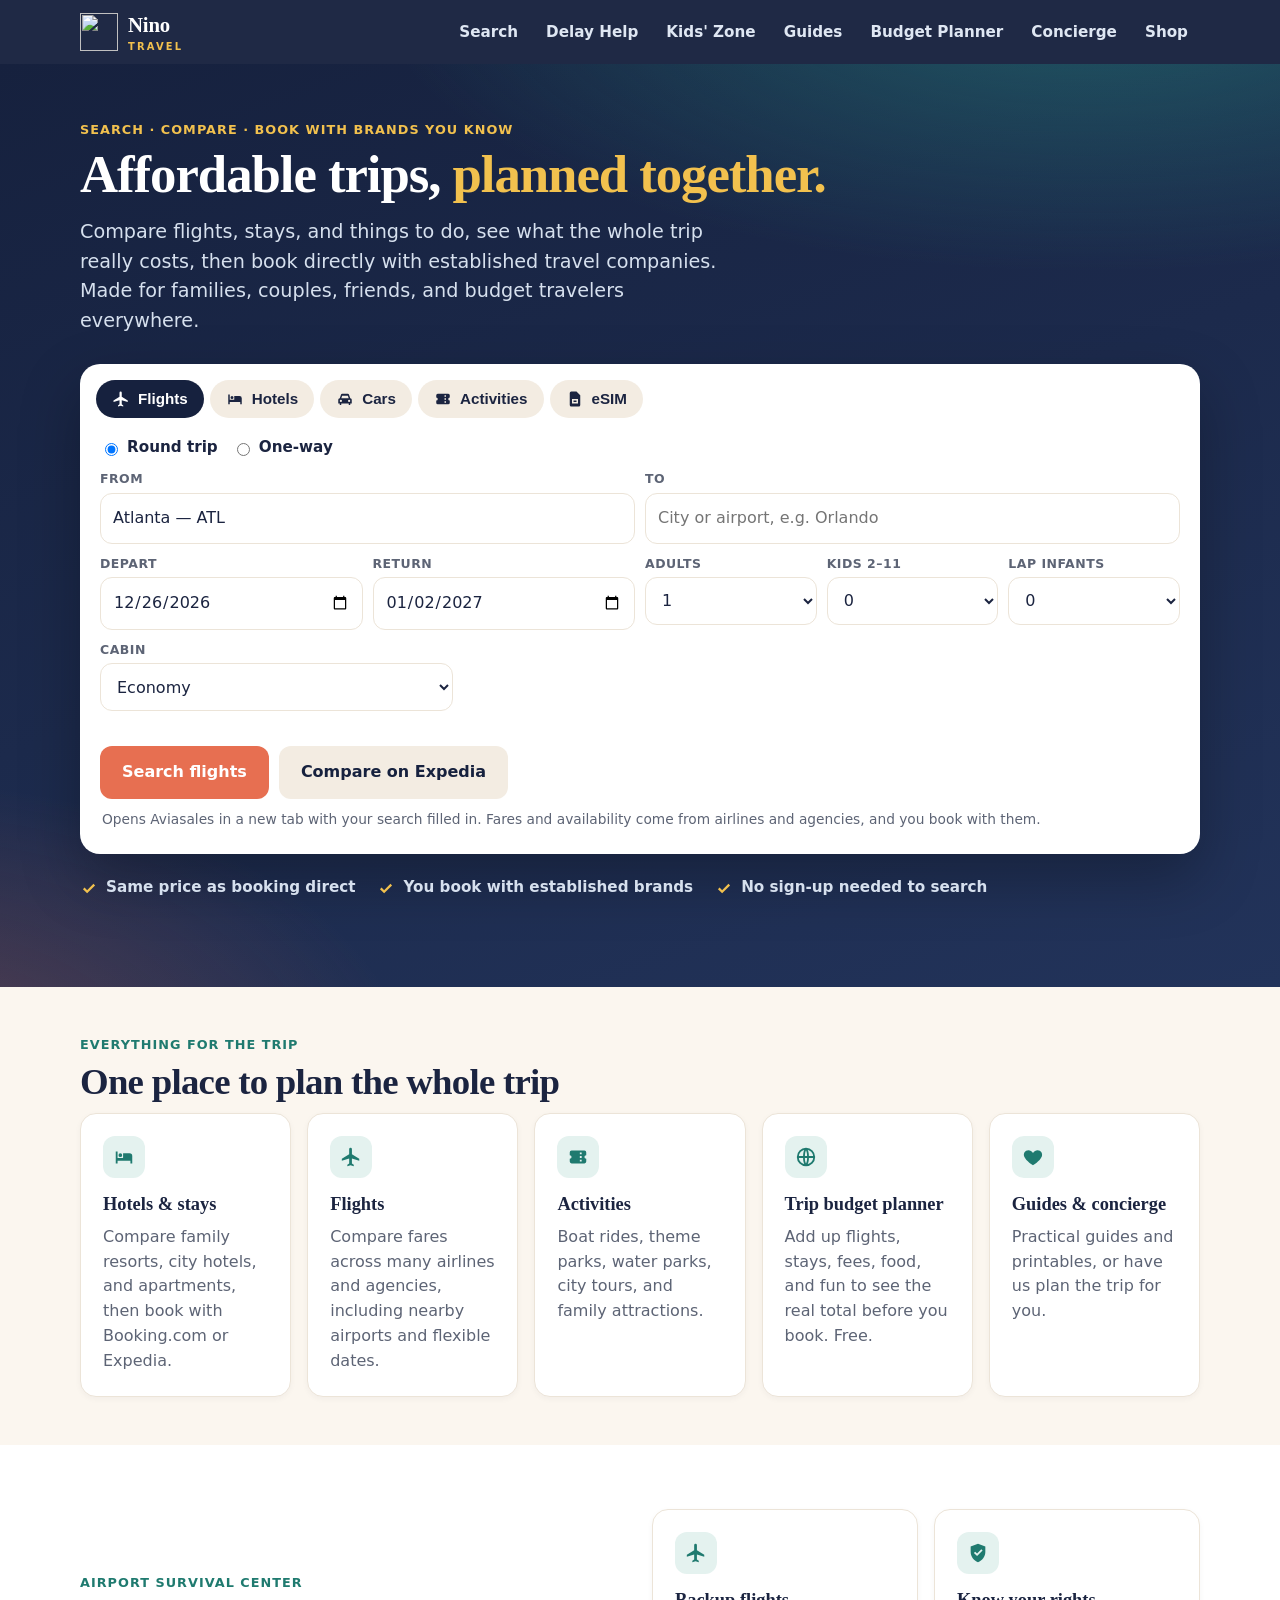
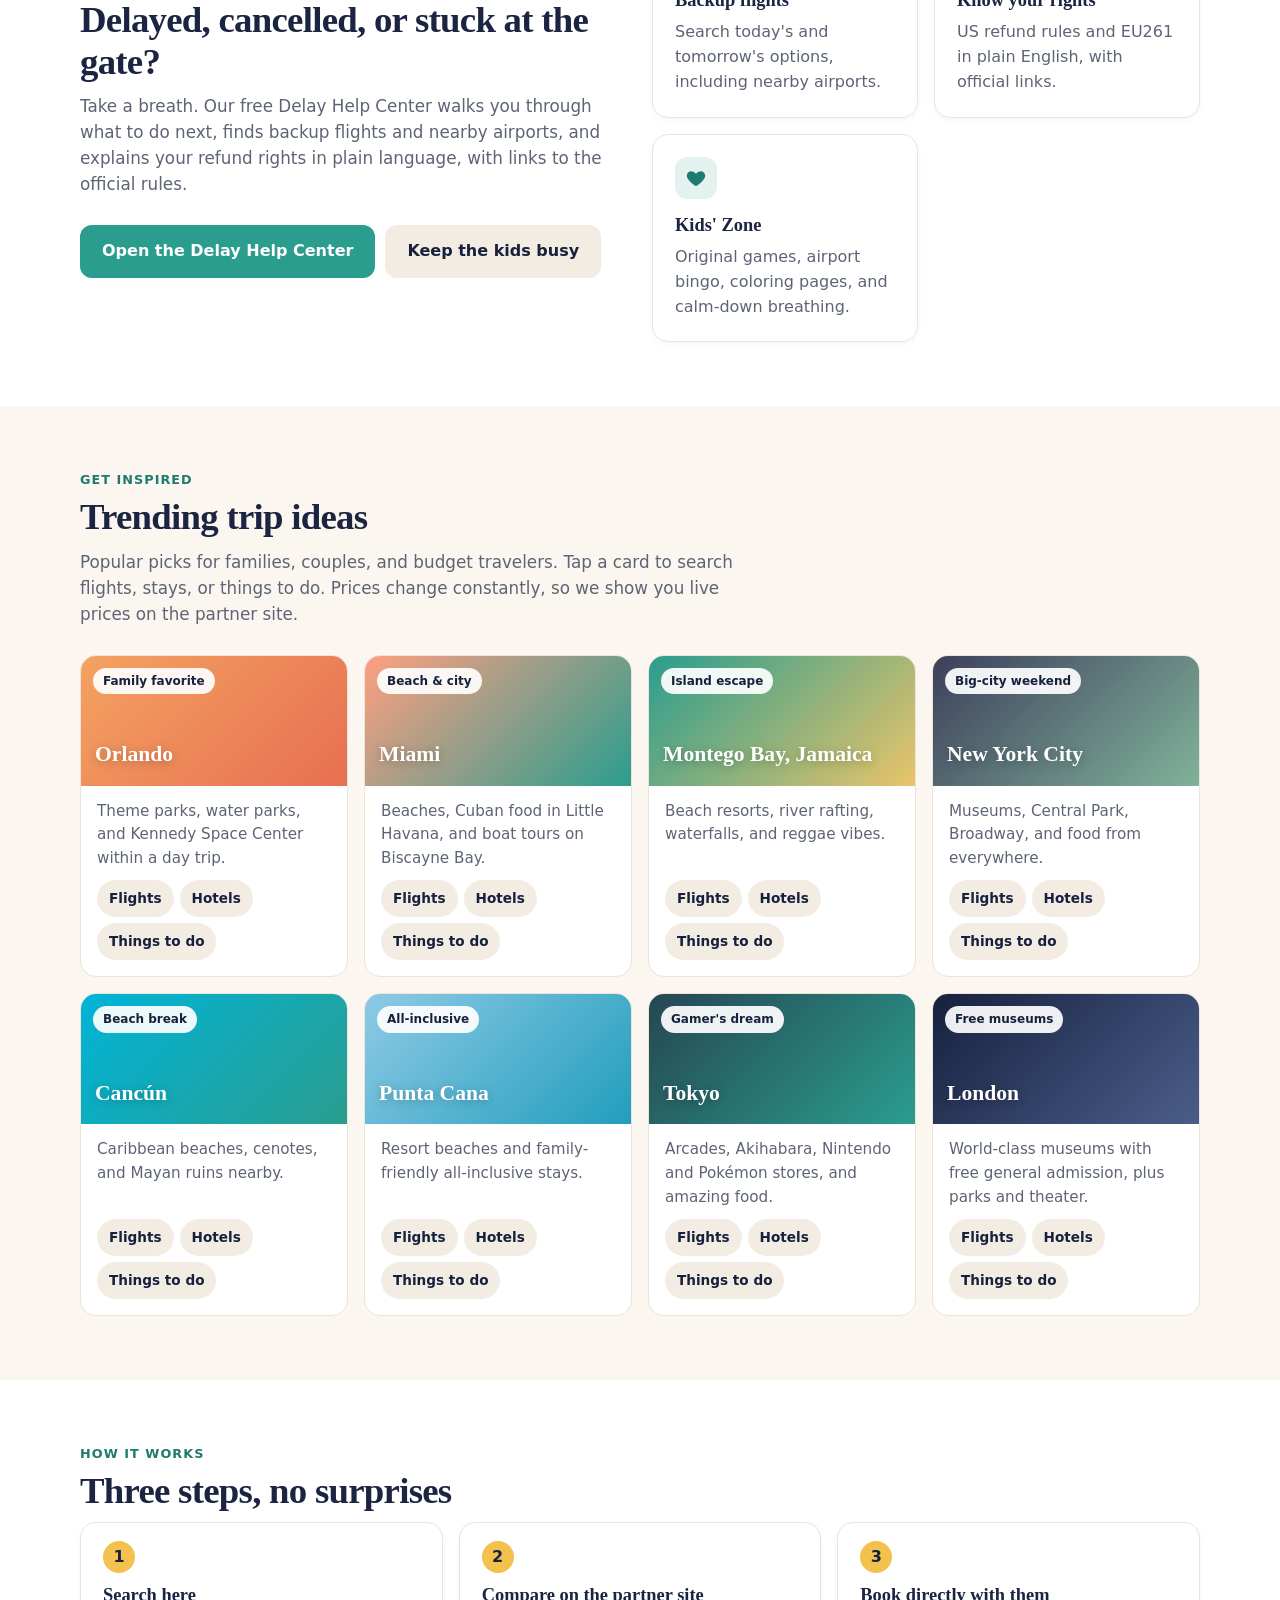
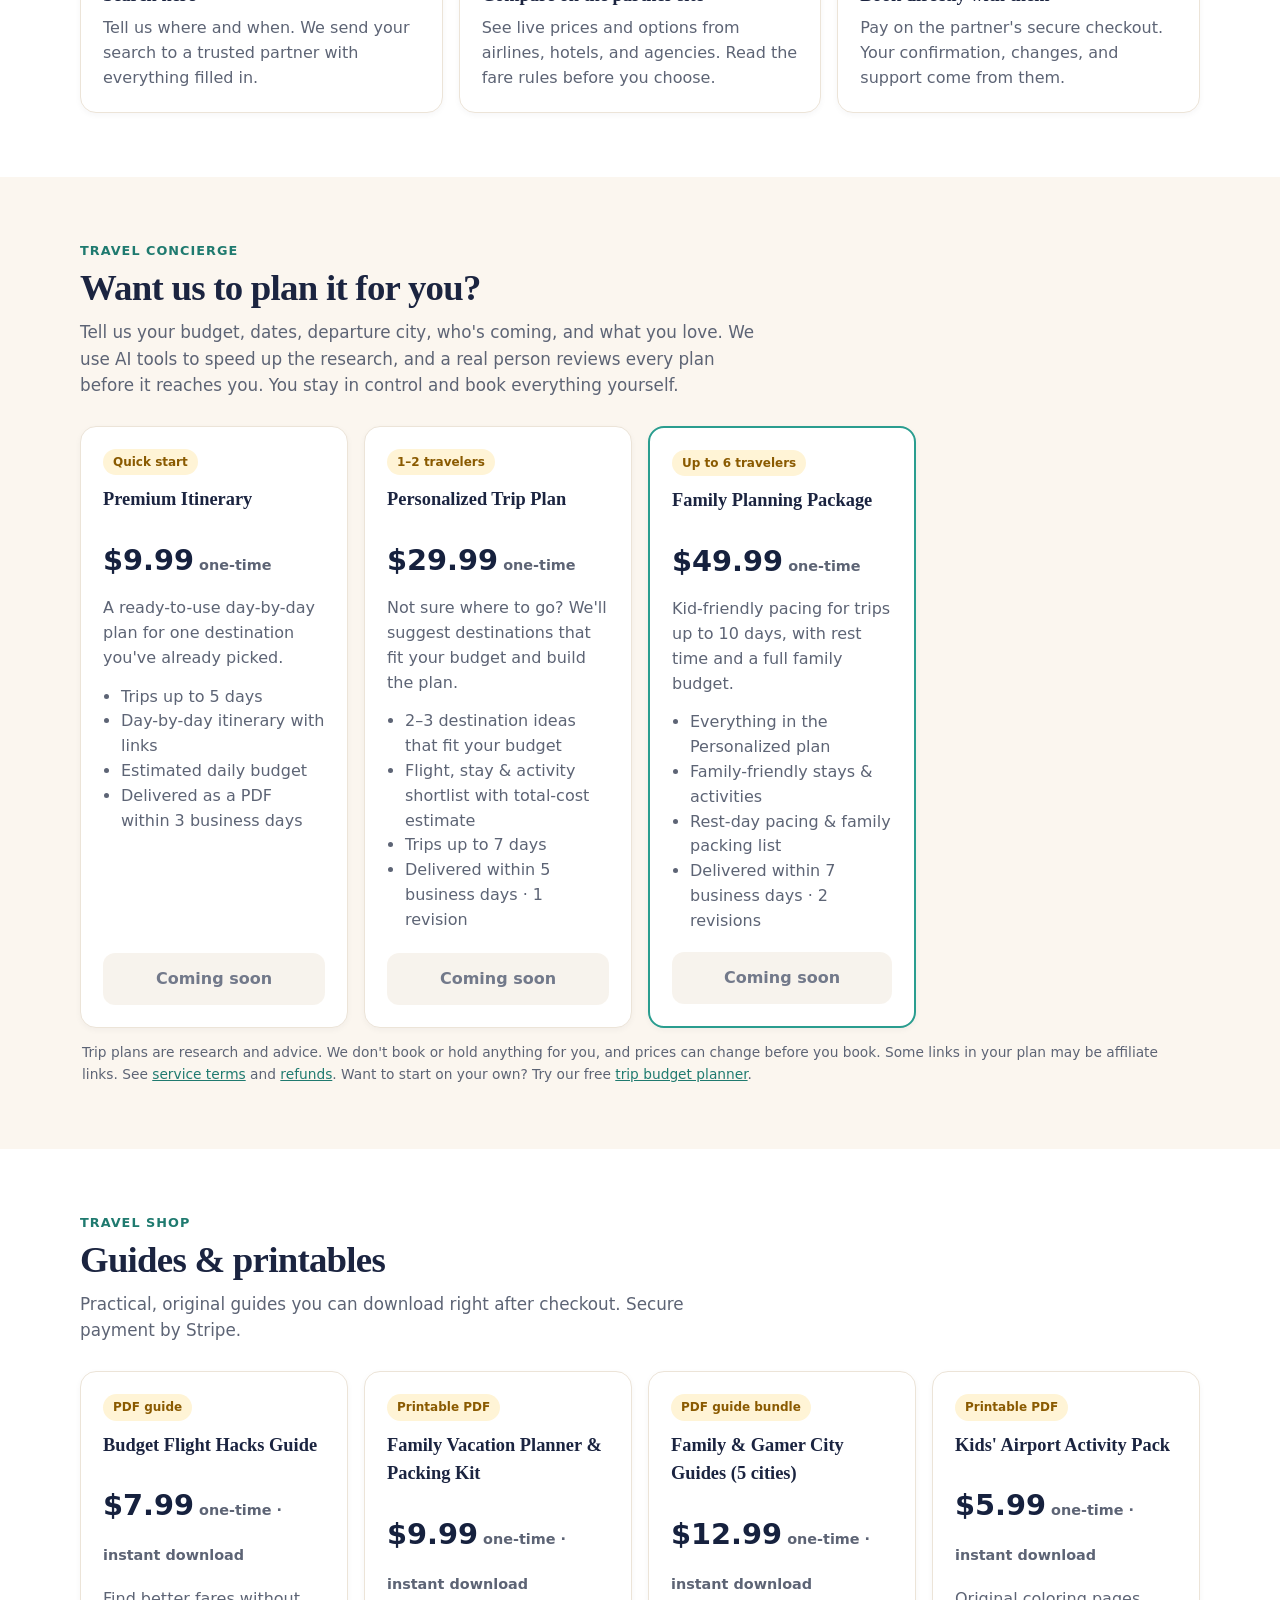
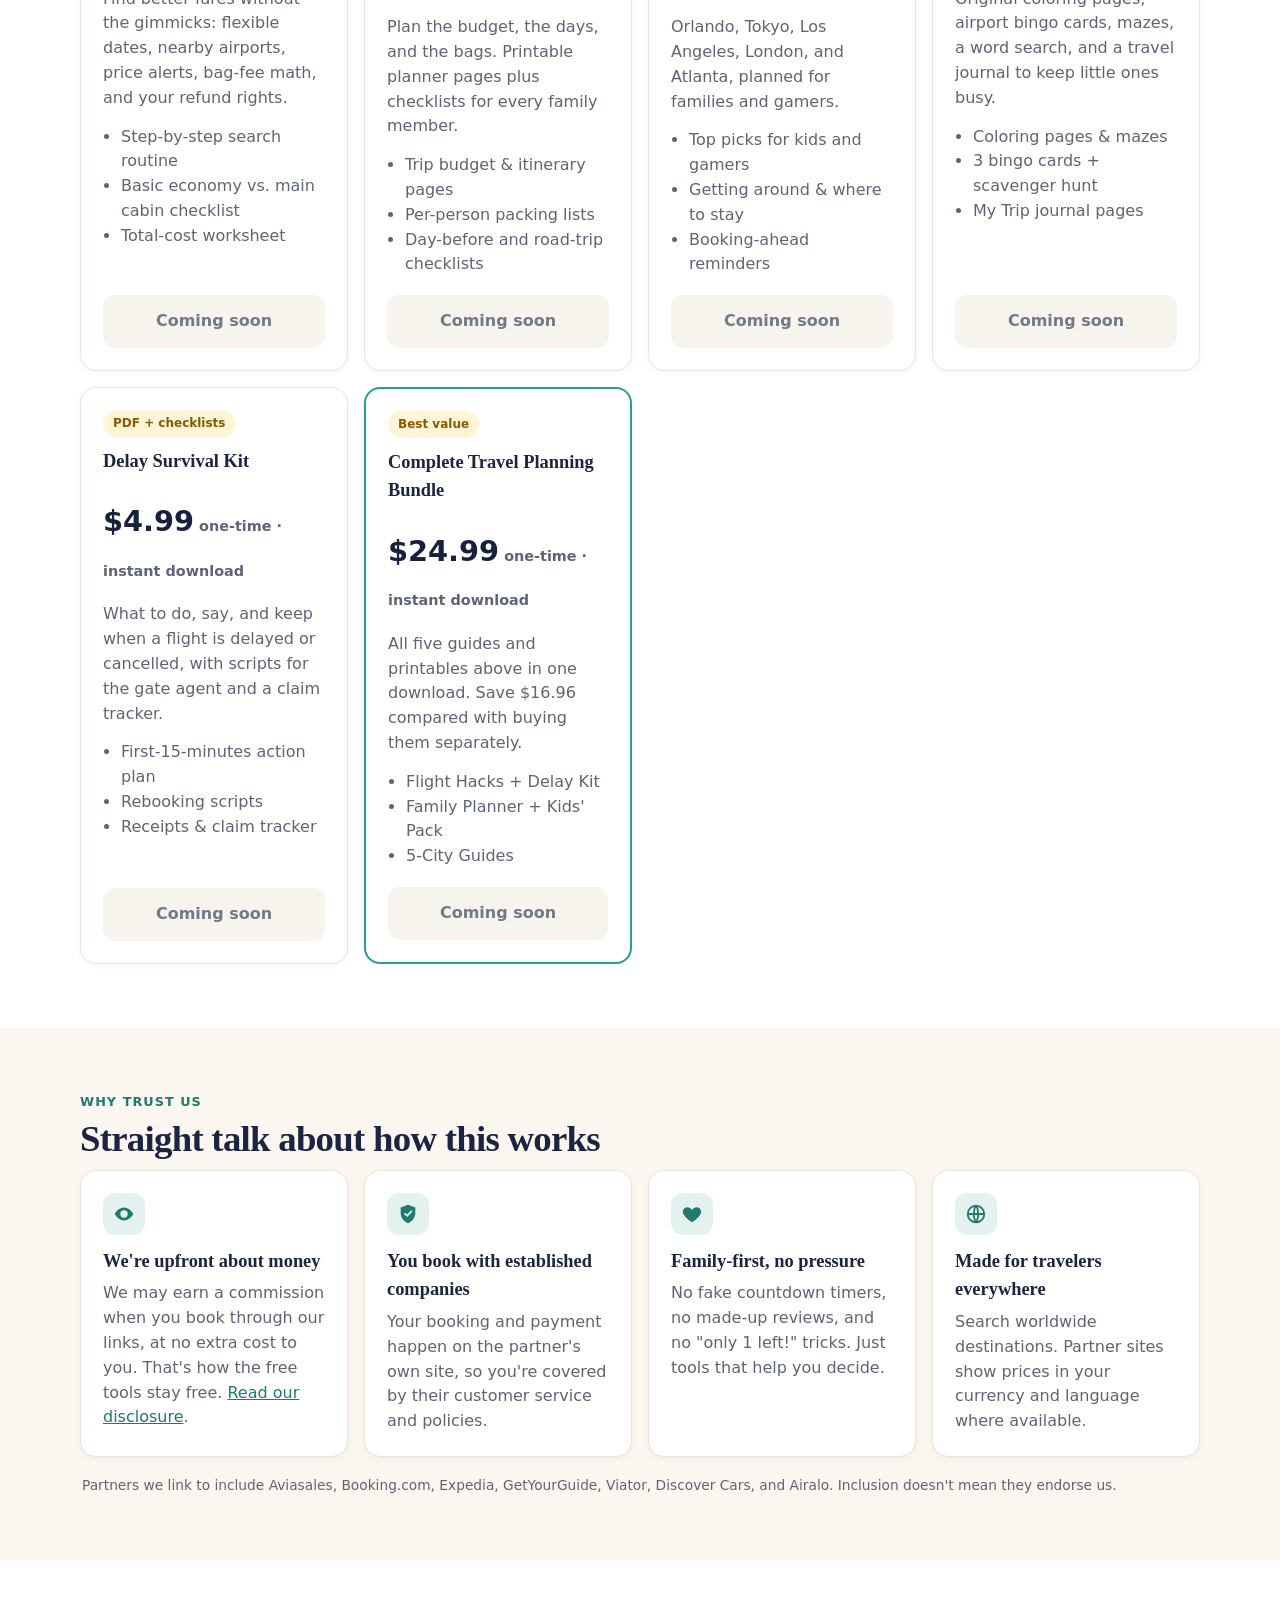
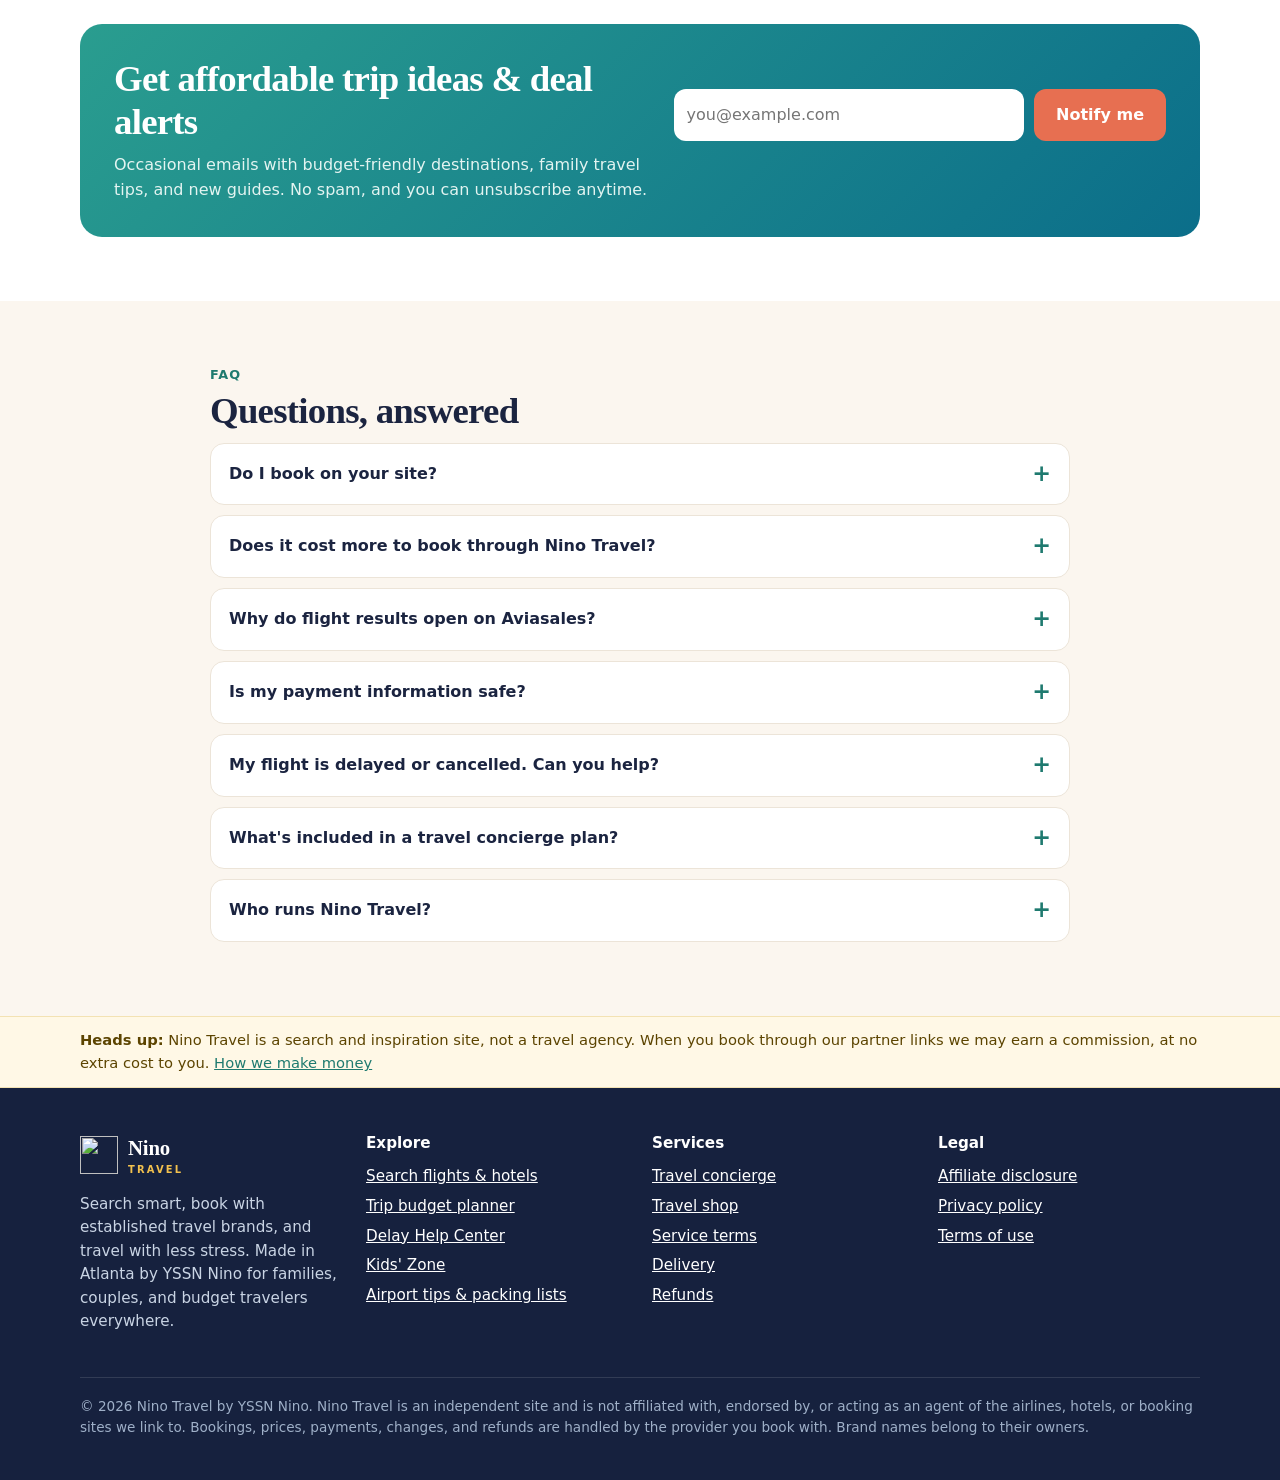
==== index.html @ b9faca7d "Add homepage, styles, config and search logic" ====
<!doctype html>
<html lang="en">
<head>
<meta charset="utf-8">
<meta name="viewport" content="width=device-width,initial-scale=1">
<title>Nino Travel | Affordable flights, hotels & family trips</title>
<meta name="description" content="Compare flights, hotels, activities, cars and travel eSIMs, estimate your total trip cost, then book directly with established travel brands. Family travel guides, delay help, and a Kids' Zone.">
<link rel="canonical" href="https://yssnino.github.io/">
<meta name="theme-color" content="#16213e">
<meta property="og:type" content="website">
<meta property="og:site_name" content="Nino Travel">
<meta property="og:title" content="Nino Travel | Affordable flights, hotels & family trips">
<meta property="og:description" content="Compare flights, hotels, activities, cars and travel eSIMs, estimate your total trip cost, then book directly with established travel brands. Family travel guides, delay help, and a Kids' Zone.">
<meta property="og:url" content="https://yssnino.github.io/">
<meta property="og:image" content="https://yssnino.github.io/assets/og-image.png">
<meta property="og:image:width" content="1200"><meta property="og:image:height" content="630">
<meta property="og:image:alt" content="Nino Travel: a plane drawing a heart in the sky">
<meta name="twitter:card" content="summary_large_image">
<meta name="twitter:title" content="Nino Travel | Affordable flights, hotels & family trips">
<meta name="twitter:description" content="Compare flights, hotels, activities, cars and travel eSIMs, estimate your total trip cost, then book directly with established travel brands. Family travel guides, delay help, and a Kids' Zone.">
<meta name="twitter:image" content="https://yssnino.github.io/assets/og-image.png">
<link rel="icon" href="/favicon.svg" type="image/svg+xml">
<link rel="apple-touch-icon" href="/assets/apple-touch-icon.png">
<link rel="stylesheet" href="/styles.css">
<script type="application/ld+json">{"@context":"https://schema.org","@type":"WebSite","name":"Nino Travel","url":"https://yssnino.github.io/","description":"Search flights, hotels, cars, activities and eSIMs, then book with established travel partners."}</script>
</head>
<body>
<a class="skip" href="#main">Skip to content</a>
<header class="site-header">
  <nav class="container nav" aria-label="Main">
    <a class="brand" href="/"><img src="/assets/logo-light.svg" alt="" width="38" height="38"><span>Nino<small>Travel</small></span></a>
    <button class="menu-btn" aria-expanded="false" aria-controls="nav-links">Menu</button>
    <ul class="nav-links" id="nav-links">
      <li><a href="/#search">Search</a></li>
      <li><a href="/help-center.html">Delay Help</a></li>
      <li><a href="/kids-zone.html">Kids' Zone</a></li>
      <li><a href="/guides.html">Guides</a></li>
      <li><a href="/planner.html">Budget Planner</a></li>
      <li><a href="/#planning">Concierge</a></li>
      <li><a href="/#shop">Shop</a></li>
    </ul>
  </nav>
</header>

<main id="main">
<section class="hero" id="search" aria-labelledby="hero-title">
  <div class="container">
    <p class="eyebrow" style="color:var(--sun)">Search · Compare · Book with brands you know</p>
    <h1 id="hero-title">Affordable trips, <em>planned together.</em></h1>
    <p class="lead">Compare flights, stays, and things to do, see what the whole trip really costs, then book directly with established travel companies. Made for families, couples, friends, and budget travelers everywhere.</p>
    <div class="search-card">
      <div class="tabs" role="tablist" aria-label="What are you searching for?">
        <button class="tab" role="tab" id="tab-flights" aria-controls="panel-flights" aria-selected="true"><svg viewBox="0 0 24 24" fill="currentColor" aria-hidden="true"><path d="M21 16v-2l-8-5V3.5a1.5 1.5 0 0 0-3 0V9l-8 5v2l8-2.5V19l-2 1.5V22l3.5-1 3.5 1v-1.5L13 19v-5.5z"/></svg>Flights</button>
        <button class="tab" role="tab" id="tab-hotels" aria-controls="panel-hotels" aria-selected="false" tabindex="-1"><svg viewBox="0 0 24 24" fill="currentColor" aria-hidden="true"><path d="M3 6h2v7h6V8h7a3 3 0 0 1 3 3v8h-2v-3H5v3H3zm5 6a2 2 0 1 1 0-4 2 2 0 0 1 0 4z"/></svg>Hotels</button>
        <button class="tab" role="tab" id="tab-cars" aria-controls="panel-cars" aria-selected="false" tabindex="-1"><svg viewBox="0 0 24 24" fill="currentColor" aria-hidden="true"><path d="M5 11l1.5-4.5A2 2 0 0 1 8.4 5h7.2a2 2 0 0 1 1.9 1.5L19 11a2 2 0 0 1 2 2v5h-2v2h-2v-2H7v2H5v-2H3v-5a2 2 0 0 1 2-2zm2.1 0h9.8l-1.1-3.5H8.2zM6.5 16a1.5 1.5 0 1 0 0-3 1.5 1.5 0 0 0 0 3zm11 0a1.5 1.5 0 1 0 0-3 1.5 1.5 0 0 0 0 3z"/></svg>Cars</button>
        <button class="tab" role="tab" id="tab-activities" aria-controls="panel-activities" aria-selected="false" tabindex="-1"><svg viewBox="0 0 24 24" fill="currentColor" aria-hidden="true"><path d="M3 7a2 2 0 0 1 2-2h14a2 2 0 0 1 2 2v3a2 2 0 0 0 0 4v3a2 2 0 0 1-2 2H5a2 2 0 0 1-2-2v-3a2 2 0 0 0 0-4zm11 0v2h2V7zm0 4v2h2v-2zm0 4v2h2v-2z"/></svg>Activities</button>
        <button class="tab" role="tab" id="tab-esim" aria-controls="panel-esim" aria-selected="false" tabindex="-1"><svg viewBox="0 0 24 24" fill="currentColor" aria-hidden="true"><path d="M7 2h7l5 5v13a2 2 0 0 1-2 2H7a2 2 0 0 1-2-2V4a2 2 0 0 1 2-2zm1 10v6h8v-6zm2 2h4v2h-4z"/></svg>eSIM</button>
      </div>
      <div class="panel" id="panel-flights" role="tabpanel" aria-labelledby="tab-flights">
        <div class="row-opts" role="radiogroup" aria-label="Trip type"><label><input type="radio" name="trip" value="round" checked> Round trip</label><label><input type="radio" name="trip" value="oneway"> One-way</label></div>
        <div class="grid">
          <div class="f s6"><label for="f-from">From</label><input id="f-from" data-ac autocomplete="off" placeholder="City or airport, e.g. Atlanta" value="Atlanta — ATL" data-code="ATL"></div>
          <div class="f s6"><label for="f-to">To</label><input id="f-to" data-ac autocomplete="off" placeholder="City or airport, e.g. Orlando"></div>
          <div class="f s3 m6"><label for="f-depart">Depart</label><input type="date" id="f-depart"></div>
          <div class="f s3 m6" id="f-return-wrap"><label for="f-return">Return</label><input type="date" id="f-return"></div>
          <div class="f s2 m4"><label for="f-adults">Adults</label><select id="f-adults"><option selected>1</option><option>2</option><option>3</option><option>4</option><option>5</option><option>6</option><option>7</option><option>8</option><option>9</option></select></div><div class="f s2 m4"><label for="f-children">Kids 2–11</label><select id="f-children"><option selected>0</option><option>1</option><option>2</option><option>3</option><option>4</option><option>5</option><option>6</option><option>7</option><option>8</option></select></div><div class="f s2 m4"><label for="f-infants">Lap infants</label><select id="f-infants"><option selected>0</option><option>1</option><option>2</option><option>3</option><option>4</option></select></div>
          <div class="f s4"><label for="f-cabin">Cabin</label><select id="f-cabin"><option value="">Economy</option><option value="w">Premium economy</option><option value="c">Business</option><option value="f">First</option></select></div>
        </div>
        <div class="err" role="alert"></div>
        <div class="actions"><button class="btn btn-primary" id="btn-flights" type="button">Search flights</button><button class="btn btn-secondary" id="btn-flights-alt" type="button">Compare on Expedia</button></div>
        <p class="note">Opens Aviasales in a new tab with your search filled in. Fares and availability come from airlines and agencies, and you book with them.</p>
      </div>
      <div class="panel" id="panel-hotels" role="tabpanel" aria-labelledby="tab-hotels" hidden>
        <div class="grid">
          <div class="f s6"><label for="h-dest">Destination</label><input id="h-dest" placeholder="City, area, or hotel name"></div>
          <div class="f s3 m6"><label for="h-in">Check-in</label><input type="date" id="h-in"></div>
          <div class="f s3 m6"><label for="h-out">Check-out</label><input type="date" id="h-out"></div>
          <div class="f s4 m4"><label for="h-adults">Adults</label><select id="h-adults"><option>1</option><option selected>2</option><option>3</option><option>4</option><option>5</option><option>6</option><option>7</option><option>8</option><option>9</option><option>10</option><option>11</option><option>12</option><option>13</option><option>14</option><option>15</option><option>16</option></select></div><div class="f s4 m4"><label for="h-children">Kids</label><select id="h-children"><option selected>0</option><option>1</option><option>2</option><option>3</option><option>4</option><option>5</option><option>6</option><option>7</option><option>8</option><option>9</option><option>10</option></select></div><div class="f s4 m4"><label for="h-rooms">Rooms</label><select id="h-rooms"><option selected>1</option><option>2</option><option>3</option><option>4</option><option>5</option><option>6</option><option>7</option><option>8</option></select></div>
        </div>
        <div class="err" role="alert"></div>
        <div class="actions"><button class="btn btn-primary" id="btn-hotels" type="button">Search on Booking.com</button><button class="btn btn-secondary" id="btn-hotels-alt" type="button">Compare on Expedia</button></div>
        <p class="note">Traveling with kids? Booking.com will ask for their ages so it can show rooms that fit your family.</p>
      </div>
      <div class="panel" id="panel-cars" role="tabpanel" aria-labelledby="tab-cars" hidden>
        <div class="grid">
          <div class="f s6"><label for="c-loc">Pick-up location</label><input id="c-loc" placeholder="City or airport, e.g. Orlando MCO"></div>
          <div class="f s3 m6"><label for="c-pick">Pick-up date</label><input type="date" id="c-pick"></div>
          <div class="f s3 m6"><label for="c-drop">Drop-off date</label><input type="date" id="c-drop"></div>
        </div>
        <div class="err" role="alert"></div>
        <div class="actions"><button class="btn btn-primary" id="btn-cars" type="button">Search cars on Expedia</button><button class="btn btn-secondary" id="btn-cars-alt" type="button">Try Discover Cars</button></div>
        <p class="note">Tip: check the deposit, fuel policy, and what insurance is included before you book.</p>
      </div>
      <div class="panel" id="panel-activities" role="tabpanel" aria-labelledby="tab-activities" hidden>
        <div class="grid"><div class="f s8"><label for="a-q">City or attraction</label><input id="a-q" placeholder="e.g. Tokyo, Kennedy Space Center, Paris food tour"></div></div>
        <div class="err" role="alert"></div>
        <div class="actions"><button class="btn btn-primary" id="btn-act" type="button">Find things to do</button><button class="btn btn-secondary" id="btn-act-alt" type="button">Compare on Viator</button></div>
        <p class="note">Tours, tickets, and experiences from GetYourGuide and Viator. Check each listing's cancellation policy.</p>
      </div>
      <div class="panel" id="panel-esim" role="tabpanel" aria-labelledby="tab-esim" hidden>
        <div class="grid"><div class="f s6"><label for="e-country">Where are you traveling?</label><select id="e-country"><option value="australia">Australia</option><option value="bahamas">Bahamas</option><option value="brazil">Brazil</option><option value="canada">Canada</option><option value="colombia">Colombia</option><option value="costa-rica">Costa Rica</option><option value="dominican-republic">Dominican Republic</option><option value="egypt">Egypt</option><option value="france">France</option><option value="germany">Germany</option><option value="ghana">Ghana</option><option value="greece">Greece</option><option value="india">India</option><option value="indonesia">Indonesia</option><option value="ireland">Ireland</option><option value="italy">Italy</option><option value="jamaica">Jamaica</option><option value="japan">Japan</option><option value="kenya">Kenya</option><option value="mexico" selected>Mexico</option><option value="morocco">Morocco</option><option value="netherlands">Netherlands</option><option value="new-zealand">New Zealand</option><option value="nigeria">Nigeria</option><option value="peru">Peru</option><option value="philippines">Philippines</option><option value="portugal">Portugal</option><option value="south-africa">South Africa</option><option value="south-korea">South Korea</option><option value="spain">Spain</option><option value="thailand">Thailand</option><option value="turkey">Türkiye</option><option value="united-arab-emirates">United Arab Emirates</option><option value="united-kingdom">United Kingdom</option><option value="united-states">United States</option><option value="vietnam">Vietnam</option></select></div></div>
        <div class="actions"><button class="btn btn-primary" id="btn-esim" type="button">See eSIM plans</button></div>
        <p class="note">An eSIM gives your phone mobile data abroad without swapping SIM cards. Check that your phone is unlocked and supports eSIM first.</p>
      </div>
    </div>
    <ul class="hero-points"><li><svg viewBox="0 0 24 24" fill="none" stroke="currentColor" stroke-width="3" aria-hidden="true"><path d="M5 12.5l4.5 4.5L19 7.5"/></svg>Same price as booking direct</li><li><svg viewBox="0 0 24 24" fill="none" stroke="currentColor" stroke-width="3" aria-hidden="true"><path d="M5 12.5l4.5 4.5L19 7.5"/></svg>You book with established brands</li><li><svg viewBox="0 0 24 24" fill="none" stroke="currentColor" stroke-width="3" aria-hidden="true"><path d="M5 12.5l4.5 4.5L19 7.5"/></svg>No sign-up needed to search</li></ul>
  </div>
</section>

<section aria-labelledby="dept-title" style="padding:48px 0">
  <div class="container">
    <p class="eyebrow">Everything for the trip</p><h2 id="dept-title">One place to plan the whole trip</h2>
    <div class="cards" style="grid-template-columns:repeat(auto-fit,minmax(190px,1fr))">
      <a class="card" href="#search" data-open-tab="hotels" style="text-decoration:none;color:inherit"><div class="ico"><svg viewBox="0 0 24 24" fill="currentColor" aria-hidden="true"><path d="M3 6h2v7h6V8h7a3 3 0 0 1 3 3v8h-2v-3H5v3H3zm5 6a2 2 0 1 1 0-4 2 2 0 0 1 0 4z"/></svg></div><h3>Hotels &amp; stays</h3><p>Compare family resorts, city hotels, and apartments, then book with Booking.com or Expedia.</p></a>
      <a class="card" href="#search" data-open-tab="flights" style="text-decoration:none;color:inherit"><div class="ico"><svg viewBox="0 0 24 24" fill="currentColor" aria-hidden="true"><path d="M21 16v-2l-8-5V3.5a1.5 1.5 0 0 0-3 0V9l-8 5v2l8-2.5V19l-2 1.5V22l3.5-1 3.5 1v-1.5L13 19v-5.5z"/></svg></div><h3>Flights</h3><p>Compare fares across many airlines and agencies, including nearby airports and flexible dates.</p></a>
      <a class="card" href="#search" data-open-tab="activities" style="text-decoration:none;color:inherit"><div class="ico"><svg viewBox="0 0 24 24" fill="currentColor" aria-hidden="true"><path d="M3 7a2 2 0 0 1 2-2h14a2 2 0 0 1 2 2v3a2 2 0 0 0 0 4v3a2 2 0 0 1-2 2H5a2 2 0 0 1-2-2v-3a2 2 0 0 0 0-4zm11 0v2h2V7zm0 4v2h2v-2zm0 4v2h2v-2z"/></svg></div><h3>Activities</h3><p>Boat rides, theme parks, water parks, city tours, and family attractions.</p></a>
      <a class="card" href="/planner.html" style="text-decoration:none;color:inherit"><div class="ico"><svg viewBox="0 0 24 24" fill="none" stroke="currentColor" stroke-width="2" aria-hidden="true"><circle cx="12" cy="12" r="9"/><path d="M3 12h18M12 3c3 3.5 3 14.5 0 18M12 3c-3 3.5-3 14.5 0 18"/></svg></div><h3>Trip budget planner</h3><p>Add up flights, stays, fees, food, and fun to see the real total before you book. Free.</p></a>
      <a class="card" href="#shop" style="text-decoration:none;color:inherit"><div class="ico"><svg viewBox="0 0 24 24" fill="currentColor" aria-hidden="true"><path d="M12 21s-7.5-4.6-9.5-9.3C1 8 3.3 4.5 7 4.5c2 0 3.6 1.1 5 3 1.4-1.9 3-3 5-3 3.7 0 6 3.5 4.5 7.2C19.5 16.4 12 21 12 21z"/></svg></div><h3>Guides &amp; concierge</h3><p>Practical guides and printables, or have us plan the trip for you.</p></a>
    </div>
  </div>
</section>

<section class="alt" aria-labelledby="help-title">
  <div class="container" style="display:grid;gap:24px;grid-template-columns:repeat(auto-fit,minmax(300px,1fr));align-items:center">
    <div><p class="eyebrow">Airport Survival Center</p><h2 id="help-title">Delayed, cancelled, or stuck at the gate?</h2>
    <p class="sub">Take a breath. Our free Delay Help Center walks you through what to do next, finds backup flights and nearby airports, and explains your refund rights in plain language, with links to the official rules.</p>
    <div class="actions"><a class="btn btn-teal" href="/help-center.html">Open the Delay Help Center</a><a class="btn btn-secondary" href="/kids-zone.html">Keep the kids busy</a></div></div>
    <div class="cards">
      <div class="card"><div class="ico"><svg viewBox="0 0 24 24" fill="currentColor" aria-hidden="true"><path d="M21 16v-2l-8-5V3.5a1.5 1.5 0 0 0-3 0V9l-8 5v2l8-2.5V19l-2 1.5V22l3.5-1 3.5 1v-1.5L13 19v-5.5z"/></svg></div><h3>Backup flights</h3><p>Search today's and tomorrow's options, including nearby airports.</p></div>
      <div class="card"><div class="ico"><svg viewBox="0 0 24 24" fill="currentColor" aria-hidden="true"><path d="M12 2l8 3v6c0 5-3.4 9.4-8 11-4.6-1.6-8-6-8-11V5zm-1 13.4l6-6-1.4-1.4-4.6 4.6-2.1-2.1L7.5 12z"/></svg></div><h3>Know your rights</h3><p>US refund rules and EU261 in plain English, with official links.</p></div>
      <div class="card"><div class="ico"><svg viewBox="0 0 24 24" fill="currentColor" aria-hidden="true"><path d="M12 21s-7.5-4.6-9.5-9.3C1 8 3.3 4.5 7 4.5c2 0 3.6 1.1 5 3 1.4-1.9 3-3 5-3 3.7 0 6 3.5 4.5 7.2C19.5 16.4 12 21 12 21z"/></svg></div><h3>Kids' Zone</h3><p>Original games, airport bingo, coloring pages, and calm-down breathing.</p></div>
    </div>
  </div>
</section>

<section aria-labelledby="dest-title">
  <div class="container">
    <p class="eyebrow">Get inspired</p><h2 id="dest-title">Trending trip ideas</h2>
    <p class="sub">Popular picks for families, couples, and budget travelers. Tap a card to search flights, stays, or things to do. Prices change constantly, so we show you live prices on the partner site.</p>
    <div class="cards"><article class="dest" data-dest="Orlando" data-code="ORL">
<div class="art" style="background:linear-gradient(135deg,#f4a261,#e76f51)"><span class="tag">Family favorite</span><h3>Orlando</h3></div>
<div class="body"><p>Theme parks, water parks, and Kennedy Space Center within a day trip.</p><div class="chips"><a class="chip" href="#search" data-act="flights">Flights</a><a class="chip" data-act="hotels" target="_blank" rel="noopener sponsored" href="https://www.booking.com/">Hotels</a><a class="chip" data-act="todo" target="_blank" rel="noopener sponsored" href="https://www.getyourguide.com/">Things to do</a></div></div></article><article class="dest" data-dest="Miami" data-code="MIA">
<div class="art" style="background:linear-gradient(135deg,#ff9f80,#2a9d8f)"><span class="tag">Beach & city</span><h3>Miami</h3></div>
<div class="body"><p>Beaches, Cuban food in Little Havana, and boat tours on Biscayne Bay.</p><div class="chips"><a class="chip" href="#search" data-act="flights">Flights</a><a class="chip" data-act="hotels" target="_blank" rel="noopener sponsored" href="https://www.booking.com/">Hotels</a><a class="chip" data-act="todo" target="_blank" rel="noopener sponsored" href="https://www.getyourguide.com/">Things to do</a></div></div></article><article class="dest" data-dest="Montego Bay, Jamaica" data-code="MBJ">
<div class="art" style="background:linear-gradient(135deg,#2a9d8f,#e9c46a)"><span class="tag">Island escape</span><h3>Montego Bay, Jamaica</h3></div>
<div class="body"><p>Beach resorts, river rafting, waterfalls, and reggae vibes.</p><div class="chips"><a class="chip" href="#search" data-act="flights">Flights</a><a class="chip" data-act="hotels" target="_blank" rel="noopener sponsored" href="https://www.booking.com/">Hotels</a><a class="chip" data-act="todo" target="_blank" rel="noopener sponsored" href="https://www.getyourguide.com/">Things to do</a></div></div></article><article class="dest" data-dest="New York City" data-code="NYC">
<div class="art" style="background:linear-gradient(135deg,#3d405b,#81b29a)"><span class="tag">Big-city weekend</span><h3>New York City</h3></div>
<div class="body"><p>Museums, Central Park, Broadway, and food from everywhere.</p><div class="chips"><a class="chip" href="#search" data-act="flights">Flights</a><a class="chip" data-act="hotels" target="_blank" rel="noopener sponsored" href="https://www.booking.com/">Hotels</a><a class="chip" data-act="todo" target="_blank" rel="noopener sponsored" href="https://www.getyourguide.com/">Things to do</a></div></div></article><article class="dest" data-dest="Cancún" data-code="CUN">
<div class="art" style="background:linear-gradient(135deg,#00b4d8,#2a9d8f)"><span class="tag">Beach break</span><h3>Cancún</h3></div>
<div class="body"><p>Caribbean beaches, cenotes, and Mayan ruins nearby.</p><div class="chips"><a class="chip" href="#search" data-act="flights">Flights</a><a class="chip" data-act="hotels" target="_blank" rel="noopener sponsored" href="https://www.booking.com/">Hotels</a><a class="chip" data-act="todo" target="_blank" rel="noopener sponsored" href="https://www.getyourguide.com/">Things to do</a></div></div></article><article class="dest" data-dest="Punta Cana" data-code="PUJ">
<div class="art" style="background:linear-gradient(135deg,#8ecae6,#219ebc)"><span class="tag">All-inclusive</span><h3>Punta Cana</h3></div>
<div class="body"><p>Resort beaches and family-friendly all-inclusive stays.</p><div class="chips"><a class="chip" href="#search" data-act="flights">Flights</a><a class="chip" data-act="hotels" target="_blank" rel="noopener sponsored" href="https://www.booking.com/">Hotels</a><a class="chip" data-act="todo" target="_blank" rel="noopener sponsored" href="https://www.getyourguide.com/">Things to do</a></div></div></article><article class="dest" data-dest="Tokyo" data-code="TYO">
<div class="art" style="background:linear-gradient(135deg,#264653,#2a9d8f)"><span class="tag">Gamer's dream</span><h3>Tokyo</h3></div>
<div class="body"><p>Arcades, Akihabara, Nintendo and Pokémon stores, and amazing food.</p><div class="chips"><a class="chip" href="#search" data-act="flights">Flights</a><a class="chip" data-act="hotels" target="_blank" rel="noopener sponsored" href="https://www.booking.com/">Hotels</a><a class="chip" data-act="todo" target="_blank" rel="noopener sponsored" href="https://www.getyourguide.com/">Things to do</a></div></div></article><article class="dest" data-dest="London" data-code="LON">
<div class="art" style="background:linear-gradient(135deg,#16213e,#4a5d8a)"><span class="tag">Free museums</span><h3>London</h3></div>
<div class="body"><p>World-class museums with free general admission, plus parks and theater.</p><div class="chips"><a class="chip" href="#search" data-act="flights">Flights</a><a class="chip" data-act="hotels" target="_blank" rel="noopener sponsored" href="https://www.booking.com/">Hotels</a><a class="chip" data-act="todo" target="_blank" rel="noopener sponsored" href="https://www.getyourguide.com/">Things to do</a></div></div></article></div>
  </div>
</section>

<section class="alt" aria-labelledby="how-title">
  <div class="container">
    <p class="eyebrow">How it works</p><h2 id="how-title">Three steps, no surprises</h2>
    <div class="steps">
      <div class="card step"><h3>Search here</h3><p>Tell us where and when. We send your search to a trusted partner with everything filled in.</p></div>
      <div class="card step"><h3>Compare on the partner site</h3><p>See live prices and options from airlines, hotels, and agencies. Read the fare rules before you choose.</p></div>
      <div class="card step"><h3>Book directly with them</h3><p>Pay on the partner's secure checkout. Your confirmation, changes, and support come from them.</p></div>
    </div>
  </div>
</section>

<section id="planning" aria-labelledby="plan-title">
  <div class="container">
    <p class="eyebrow">Travel concierge</p><h2 id="plan-title">Want us to plan it for you?</h2>
    <p class="sub">Tell us your budget, dates, departure city, who's coming, and what you love. We use AI tools to speed up the research, and a real person reviews every plan before it reaches you. You stay in control and book everything yourself.</p>
    <div class="cards">
      <article class="card product"><span class="badge">Quick start</span><h3>Premium Itinerary</h3><div class="price">$9.99<small> one-time</small></div><p>A ready-to-use day-by-day plan for one destination you've already picked.</p><ul><li>Trips up to 5 days</li><li>Day-by-day itinerary with links</li><li>Estimated daily budget</li><li>Delivered as a PDF within 3 business days</li></ul><a class="btn btn-primary" data-stripe="premiumItinerary" href="#planning">Get my itinerary</a></article>
      <article class="card product"><span class="badge">1–2 travelers</span><h3>Personalized Trip Plan</h3><div class="price">$29.99<small> one-time</small></div><p>Not sure where to go? We'll suggest destinations that fit your budget and build the plan.</p><ul><li>2–3 destination ideas that fit your budget</li><li>Flight, stay &amp; activity shortlist with total-cost estimate</li><li>Trips up to 7 days</li><li>Delivered within 5 business days · 1 revision</li></ul><a class="btn btn-primary" data-stripe="customTripPlan" href="#planning">Start my plan</a></article>
      <article class="card product feature"><span class="badge">Up to 6 travelers</span><h3>Family Planning Package</h3><div class="price">$49.99<small> one-time</small></div><p>Kid-friendly pacing for trips up to 10 days, with rest time and a full family budget.</p><ul><li>Everything in the Personalized plan</li><li>Family-friendly stays &amp; activities</li><li>Rest-day pacing &amp; family packing list</li><li>Delivered within 7 business days · 2 revisions</li></ul><a class="btn btn-primary" data-stripe="familyTripPlan" href="#planning">Plan our family trip</a></article>
    </div>
    <p class="note" style="margin-top:14px">Trip plans are research and advice. We don't book or hold anything for you, and prices can change before you book. Some links in your plan may be affiliate links. See <a href="/service-terms.html">service terms</a> and <a href="/refunds.html">refunds</a>. Want to start on your own? Try our free <a href="/planner.html">trip budget planner</a>.</p>
  </div>
</section>

<section class="alt" id="shop" aria-labelledby="shop-title">
  <div class="container">
    <p class="eyebrow">Travel shop</p><h2 id="shop-title">Guides &amp; printables</h2>
    <p class="sub">Practical, original guides you can download right after checkout. Secure payment by Stripe.</p>
    <div class="cards"><article class="card product "><span class="badge">PDF guide</span><h3>Budget Flight Hacks Guide</h3><div class="price">$7.99<small> one-time · instant download</small></div><p>Find better fares without the gimmicks: flexible dates, nearby airports, price alerts, bag-fee math, and your refund rights.</p><ul><li>Step-by-step search routine</li><li>Basic economy vs. main cabin checklist</li><li>Total-cost worksheet</li></ul><a class="btn btn-primary" data-stripe="flightHacksGuide" href="#shop">Buy now</a></article><article class="card product "><span class="badge">Printable PDF</span><h3>Family Vacation Planner & Packing Kit</h3><div class="price">$9.99<small> one-time · instant download</small></div><p>Plan the budget, the days, and the bags. Printable planner pages plus checklists for every family member.</p><ul><li>Trip budget & itinerary pages</li><li>Per-person packing lists</li><li>Day-before and road-trip checklists</li></ul><a class="btn btn-primary" data-stripe="familyPackingKit" href="#shop">Buy now</a></article><article class="card product "><span class="badge">PDF guide bundle</span><h3>Family & Gamer City Guides (5 cities)</h3><div class="price">$12.99<small> one-time · instant download</small></div><p>Orlando, Tokyo, Los Angeles, London, and Atlanta, planned for families and gamers.</p><ul><li>Top picks for kids and gamers</li><li>Getting around & where to stay</li><li>Booking-ahead reminders</li></ul><a class="btn btn-primary" data-stripe="cityGuides" href="#shop">Buy now</a></article><article class="card product "><span class="badge">Printable PDF</span><h3>Kids' Airport Activity Pack</h3><div class="price">$5.99<small> one-time · instant download</small></div><p>Original coloring pages, airport bingo cards, mazes, a word search, and a travel journal to keep little ones busy.</p><ul><li>Coloring pages & mazes</li><li>3 bingo cards + scavenger hunt</li><li>My Trip journal pages</li></ul><a class="btn btn-primary" data-stripe="kidsActivityPack" href="#shop">Buy now</a></article><article class="card product "><span class="badge">PDF + checklists</span><h3>Delay Survival Kit</h3><div class="price">$4.99<small> one-time · instant download</small></div><p>What to do, say, and keep when a flight is delayed or cancelled, with scripts for the gate agent and a claim tracker.</p><ul><li>First-15-minutes action plan</li><li>Rebooking scripts</li><li>Receipts & claim tracker</li></ul><a class="btn btn-primary" data-stripe="delaySurvivalKit" href="#shop">Buy now</a></article><article class="card product feature"><span class="badge">Best value</span><h3>Complete Travel Planning Bundle</h3><div class="price">$24.99<small> one-time · instant download</small></div><p>All five guides and printables above in one download. Save $16.96 compared with buying them separately.</p><ul><li>Flight Hacks + Delay Kit</li><li>Family Planner + Kids' Pack</li><li>5-City Guides</li></ul><a class="btn btn-primary" data-stripe="guideBundle" href="#shop">Buy now</a></article></div>
  </div>
</section>

<section aria-labelledby="trust-title">
  <div class="container">
    <p class="eyebrow">Why trust us</p><h2 id="trust-title">Straight talk about how this works</h2>
    <div class="cards">
      <div class="card"><div class="ico"><svg viewBox="0 0 24 24" fill="currentColor" aria-hidden="true"><path d="M12 5c5 0 9 4.5 10 7-1 2.5-5 7-10 7S3 14.5 2 12c1-2.5 5-7 10-7zm0 3a4 4 0 1 0 0 8 4 4 0 0 0 0-8z"/></svg></div><h3>We're upfront about money</h3><p>We may earn a commission when you book through our links, at no extra cost to you. That's how the free tools stay free. <a href="/affiliate-disclosure.html">Read our disclosure</a>.</p></div>
      <div class="card"><div class="ico"><svg viewBox="0 0 24 24" fill="currentColor" aria-hidden="true"><path d="M12 2l8 3v6c0 5-3.4 9.4-8 11-4.6-1.6-8-6-8-11V5zm-1 13.4l6-6-1.4-1.4-4.6 4.6-2.1-2.1L7.5 12z"/></svg></div><h3>You book with established companies</h3><p>Your booking and payment happen on the partner's own site, so you're covered by their customer service and policies.</p></div>
      <div class="card"><div class="ico"><svg viewBox="0 0 24 24" fill="currentColor" aria-hidden="true"><path d="M12 21s-7.5-4.6-9.5-9.3C1 8 3.3 4.5 7 4.5c2 0 3.6 1.1 5 3 1.4-1.9 3-3 5-3 3.7 0 6 3.5 4.5 7.2C19.5 16.4 12 21 12 21z"/></svg></div><h3>Family-first, no pressure</h3><p>No fake countdown timers, no made-up reviews, and no "only 1 left!" tricks. Just tools that help you decide.</p></div>
      <div class="card"><div class="ico"><svg viewBox="0 0 24 24" fill="none" stroke="currentColor" stroke-width="2" aria-hidden="true"><circle cx="12" cy="12" r="9"/><path d="M3 12h18M12 3c3 3.5 3 14.5 0 18M12 3c-3 3.5-3 14.5 0 18"/></svg></div><h3>Made for travelers everywhere</h3><p>Search worldwide destinations. Partner sites show prices in your currency and language where available.</p></div>
    </div>
    <p class="note" style="margin-top:18px">Partners we link to include Aviasales, Booking.com, Expedia, GetYourGuide, Viator, Discover Cars, and Airalo. Inclusion doesn't mean they endorse us.</p>
  </div>
</section>

<section class="alt" id="alerts" aria-labelledby="alerts-title">
  <div class="container">
    <div class="alerts">
      <div><h2 id="alerts-title">Get affordable trip ideas &amp; deal alerts</h2><p>Occasional emails with budget-friendly destinations, family travel tips, and new guides. No spam, and you can unsubscribe anytime.</p></div>
      <form id="alerts-form" novalidate>
        <label for="alert-email" class="sr-only" style="position:absolute;left:-9999px">Email address</label>
        <input id="alert-email" name="email" type="email" placeholder="you@example.com" autocomplete="email" required>
        <input type="hidden" name="source" value="nino-travel">
        <button class="btn btn-primary" type="submit">Notify me</button>
        <p class="msg" role="status" aria-live="polite"></p>
      </form>
    </div>
  </div>
</section>

<section id="faq" aria-labelledby="faq-title">
  <div class="container" style="max-width:860px">
    <p class="eyebrow">FAQ</p><h2 id="faq-title">Questions, answered</h2>
    <details><summary>Do I book on your site?</summary><p>You search here, then finish your booking directly with the travel company we send you to (for example Aviasales, Booking.com, Expedia, GetYourGuide, Viator, Discover Cars, or Airalo). Your ticket, payment, changes, and refunds are handled by that company, so you get their customer service and protections.</p></details><details><summary>Does it cost more to book through Nino Travel?</summary><p>No. Prices are set by the partner. When you book through our links we may earn a small commission from the partner, and you pay the same price you'd see going to them directly.</p></details><details><summary>Why do flight results open on Aviasales?</summary><p>Aviasales is a flight search engine that compares fares from many airlines and online agencies at once. You'll pick a fare there and complete the purchase with the airline or agency shown.</p></details><details><summary>Is my payment information safe?</summary><p>We never see or store your card details. Partner bookings are paid on the partner's own secure checkout. Our own guides and trip plans are paid through Stripe Checkout, a widely used payment processor, and we never receive your full card number.</p></details><details><summary>My flight is delayed or cancelled. Can you help?</summary><p>Yes, start with our <a href='/help-center.html'>Delay Help Center</a>. It explains your options and rights in plain language and links to official sources. For changes to your existing booking, contact the airline or booking site you bought from; we can't change tickets for you.</p></details><details><summary>What's included in a travel concierge plan?</summary><p>Depending on the tier: a day-by-day itinerary, destination ideas that fit your budget, a shortlist of flights, stays, and activities with links, a total-cost estimate, and packing tips, delivered as a PDF by email. AI tools speed up the research, and a person reviews every plan. See <a href='/service-terms.html'>service terms</a> for timing, revisions, and what's not included.</p></details><details><summary>Who runs Nino Travel?</summary><p>Nino Travel is run by Atlanta creator YSSN Nino (@yssn_nino1). It's an independent site with no ownership ties to any airline or booking company.</p></details>
  </div>
</section>
</main>
<div class="disclosure-bar"><div class="container"><strong>Heads up:</strong> Nino Travel is a search and inspiration site, not a travel agency. When you book through our partner links we may earn a commission, at no extra cost to you. <a href="/affiliate-disclosure.html">How we make money</a></div></div>
<footer>
  <div class="container">
    <div class="foot-grid">
      <div><a class="brand" href="/"><img src="/assets/logo-light.svg" alt="" width="38" height="38"><span>Nino<small>Travel</small></span></a>
        <p>Search smart, book with established travel brands, and travel with less stress. Made in Atlanta by YSSN Nino for families, couples, and budget travelers everywhere.</p></div>
      <div><h4>Explore</h4><ul><li><a href="/#search">Search flights &amp; hotels</a></li><li><a href="/planner.html">Trip budget planner</a></li><li><a href="/help-center.html">Delay Help Center</a></li><li><a href="/kids-zone.html">Kids' Zone</a></li><li><a href="/guides.html">Airport tips &amp; packing lists</a></li></ul></div>
      <div><h4>Services</h4><ul><li><a href="/#planning">Travel concierge</a></li><li><a href="/#shop">Travel shop</a></li><li><a href="/service-terms.html">Service terms</a></li><li><a href="/delivery.html">Delivery</a></li><li><a href="/refunds.html">Refunds</a></li></ul></div>
      <div><h4>Legal</h4><ul><li><a href="/affiliate-disclosure.html">Affiliate disclosure</a></li><li><a href="/privacy.html">Privacy policy</a></li><li><a href="/terms.html">Terms of use</a></li></ul></div>
    </div>
    <p class="fine">&copy; <span id="year">2026</span> Nino Travel by YSSN Nino. Nino Travel is an independent site and is not affiliated with, endorsed by, or acting as an agent of the airlines, hotels, or booking sites we link to. Bookings, prices, payments, changes, and refunds are handled by the provider you book with. Brand names belong to their owners.</p>
  </div>
</footer>
<script src="/config.js" defer></script><script src="/app.js" defer></script>
</body>
</html>
---- styles.css ----
:root{--navy:#16213e;--navy2:#22335a;--teal:#2a9d8f;--teal2:#1f7a6f;--coral:#e76f51;--sun:#f2c14e;--ink:#1b2440;--muted:#5d6475;--line:#ece4d8;--bg:#fbf6ef;--serif:'Iowan Old Style','Palatino Linotype',Palatino,Georgia,'Times New Roman',serif;--card:#fff;--radius:16px;--shadow:0 10px 30px rgba(22,33,62,.10)}
*{box-sizing:border-box}html{scroll-behavior:smooth}
body{margin:0;font-family:system-ui,-apple-system,"Segoe UI",Roboto,"Helvetica Neue",Arial,sans-serif;color:var(--ink);background:var(--bg);line-height:1.55;-webkit-font-smoothing:antialiased}
img{max-width:100%}a{color:var(--teal2)}a:hover{color:var(--navy)}
.container{width:min(1120px,100% - 32px);margin-inline:auto}
.skip{position:absolute;left:-999px;top:8px;background:#fff;padding:8px 12px;border-radius:8px;z-index:100}.skip:focus{left:8px}
:focus-visible{outline:3px solid var(--sun);outline-offset:2px}
/* header */
.site-header{position:sticky;top:0;z-index:50;background:rgba(22,33,62,.96);backdrop-filter:saturate(1.4) blur(8px);color:#fff}
.nav{display:flex;align-items:center;justify-content:space-between;gap:16px;min-height:64px}
.brand{display:flex;align-items:center;gap:10px;color:#fff;text-decoration:none;font-weight:800;font-size:1.15rem;letter-spacing:-.01em}
.brand svg{width:34px;height:34px}.brand span b{color:var(--sun);font-weight:800}
.nav-links{display:flex;gap:4px;list-style:none;margin:0;padding:0}
.nav-links a{color:#dfe7f3;text-decoration:none;padding:8px 12px;border-radius:999px;font-weight:600;font-size:.95rem}
.nav-links a:hover{background:rgba(255,255,255,.1);color:#fff}
.menu-btn{display:none;background:none;border:1px solid rgba(255,255,255,.3);color:#fff;border-radius:10px;padding:8px 10px;font-size:1rem}
@media (max-width:860px){.menu-btn{display:block}.nav-links{display:none;position:absolute;top:64px;left:0;right:0;flex-direction:column;background:var(--navy);padding:8px 16px 16px}.nav-links.open{display:flex}}
/* hero */
.hero{background:radial-gradient(1200px 500px at 85% -10%,rgba(42,157,143,.45),transparent 60%),radial-gradient(900px 500px at -10% 110%,rgba(231,111,81,.30),transparent 60%),linear-gradient(160deg,var(--navy),var(--navy2));color:#fff;padding:56px 0 72px}
.hero h1{font-size:clamp(2rem,5vw,3.3rem);line-height:1.08;margin:0 0 14px;letter-spacing:-.02em;max-width:820px}
.hero h1 em{font-style:normal;color:var(--sun)}
.hero p.lead{font-size:clamp(1.02rem,2.2vw,1.2rem);color:#d6e0ee;max-width:640px;margin:0 0 28px}
/* search card */
.search-card{background:var(--card);color:var(--ink);border-radius:20px;box-shadow:0 24px 60px rgba(0,0,0,.28);padding:10px}
.tabs{display:flex;gap:6px;overflow-x:auto;padding:6px;scrollbar-width:none}.tabs::-webkit-scrollbar{display:none}
.tab{flex:0 0 auto;border:0;background:#f3ece2;color:var(--ink);font-weight:700;font-size:.95rem;padding:10px 16px;border-radius:999px;cursor:pointer;display:flex;gap:8px;align-items:center}
.tab svg{width:18px;height:18px}
.tab[aria-selected=true]{background:var(--navy);color:#fff}
.panel{padding:12px 10px 14px}.panel[hidden]{display:none}
.grid{display:grid;gap:10px;grid-template-columns:repeat(12,1fr)}
.f{grid-column:span 12;display:flex;flex-direction:column;gap:4px;position:relative}
@media (min-width:700px){.s6{grid-column:span 6}.s4{grid-column:span 4}.s3{grid-column:span 3}.s2{grid-column:span 2}.s8{grid-column:span 8}}
@media (max-width:699px){.m6{grid-column:span 6}.m4{grid-column:span 4}}
label{font-size:.78rem;font-weight:700;color:var(--muted);text-transform:uppercase;letter-spacing:.04em}
input,select{font:inherit;font-size:1rem;color:var(--ink);background:#fff;border:1.5px solid var(--line);border-radius:12px;padding:12px;min-height:48px;width:100%}
input:focus,select:focus{border-color:var(--teal);outline:none;box-shadow:0 0 0 3px rgba(42,157,143,.18)}
.row-opts{display:flex;gap:14px;flex-wrap:wrap;align-items:center;margin-bottom:10px;font-weight:600}
.row-opts label{text-transform:none;letter-spacing:0;font-size:.95rem;color:var(--ink);display:flex;gap:6px;align-items:center;cursor:pointer}
.row-opts input{width:auto;min-height:auto}
.actions{display:flex;gap:10px;flex-wrap:wrap;align-items:center;margin-top:12px}
.btn{display:inline-flex;align-items:center;justify-content:center;gap:8px;font:inherit;font-weight:800;border:0;border-radius:12px;padding:14px 22px;cursor:pointer;text-decoration:none;min-height:48px;transition:transform .08s ease,background .2s}
.btn:active{transform:translateY(1px)}
.btn-primary{background:var(--coral);color:#fff}.btn-primary:hover{background:#d65a3c;color:#fff}
.btn-secondary{background:#f3ece2;color:var(--navy)}.btn-secondary:hover{background:#eadfce;color:var(--navy)}
.btn-teal{background:var(--teal);color:#fff}.btn-teal:hover{background:var(--teal2);color:#fff}
.btn-ghost{background:transparent;color:#fff;border:1.5px solid rgba(255,255,255,.5)}
.btn[aria-disabled=true]{opacity:.6;cursor:not-allowed}
.note{font-size:.86rem;color:var(--muted);margin:10px 2px 0}
.err{color:#b42318;font-weight:600;font-size:.9rem;min-height:1.2em;margin-top:6px}
.hero-points{display:flex;flex-wrap:wrap;gap:10px 22px;margin-top:22px;color:#d6e0ee;font-weight:600;font-size:.95rem;padding:0;list-style:none}
.hero-points li{display:flex;gap:8px;align-items:center}.hero-points svg{width:18px;height:18px;color:var(--sun)}
/* autocomplete */
.ac-list{position:absolute;top:100%;left:0;right:0;z-index:30;background:#fff;border:1px solid var(--line);border-radius:12px;box-shadow:var(--shadow);margin:4px 0 0;padding:4px;list-style:none;max-height:280px;overflow:auto}
.ac-list li{padding:10px 12px;border-radius:8px;cursor:pointer;display:flex;justify-content:space-between;gap:10px}
.ac-list li[aria-selected=true],.ac-list li:hover{background:#edf6f4}
.ac-list .code{font-weight:800;color:var(--teal2)}.ac-list small{color:var(--muted)}
/* sections */
section{padding:64px 0}.alt{background:#fff}
.eyebrow{color:var(--teal2);font-weight:800;text-transform:uppercase;letter-spacing:.08em;font-size:.8rem;margin:0 0 6px}
h2{font-size:clamp(1.6rem,3.5vw,2.3rem);margin:0 0 10px;letter-spacing:-.02em;line-height:1.15}
.sub{color:var(--muted);max-width:680px;margin:0 0 28px;font-size:1.05rem}
.cards{display:grid;gap:16px;grid-template-columns:repeat(auto-fill,minmax(250px,1fr))}
.card{background:var(--card);border:1px solid var(--line);border-radius:var(--radius);padding:22px;box-shadow:0 2px 6px rgba(22,33,62,.04)}
.card h3{margin:0 0 6px;font-size:1.15rem}.card p{margin:0;color:var(--muted)}
.dest{border-radius:var(--radius);overflow:hidden;background:var(--card);border:1px solid var(--line);display:flex;flex-direction:column}
.dest .art{height:130px;display:flex;align-items:flex-end;padding:14px;color:#fff;position:relative}
.dest .art h3{margin:0;font-size:1.35rem;text-shadow:0 2px 10px rgba(0,0,0,.25)}
.dest .art .tag{position:absolute;top:12px;left:12px;background:rgba(255,255,255,.92);color:var(--navy);font-size:.75rem;font-weight:800;padding:4px 10px;border-radius:999px}
.dest .body{padding:14px 16px 16px;display:flex;flex-direction:column;gap:10px;flex:1}
.dest .body p{margin:0;color:var(--muted);font-size:.95rem}
.chips{display:flex;gap:6px;flex-wrap:wrap;margin-top:auto}
.chip{font-size:.85rem;font-weight:700;padding:8px 12px;border-radius:999px;background:#f3ece2;color:var(--navy);text-decoration:none}
.chip:hover{background:var(--navy);color:#fff}
.steps{counter-reset:s;display:grid;gap:16px;grid-template-columns:repeat(auto-fit,minmax(240px,1fr))}
.step{position:relative;padding-top:58px}
.step::before{counter-increment:s;content:counter(s);position:absolute;top:18px;left:22px;width:32px;height:32px;border-radius:50%;background:var(--sun);color:var(--navy);font-weight:900;display:grid;place-items:center}
.ico{width:42px;height:42px;border-radius:12px;background:#e4f2ef;color:var(--teal2);display:grid;place-items:center;margin-bottom:12px}.ico svg{width:22px;height:22px}
.price{font-size:1.8rem;font-weight:900;color:var(--navy);margin:8px 0 4px}
.price small{font-size:.9rem;color:var(--muted);font-weight:600}
.product{display:flex;flex-direction:column;gap:10px}.product ul{margin:4px 0 8px;padding-left:18px;color:var(--muted)}.product .btn{margin-top:auto}
.badge{display:inline-block;background:#fff4d6;color:#8a5a00;font-weight:800;font-size:.75rem;padding:4px 10px;border-radius:999px;align-self:flex-start}
.feature{border:2px solid var(--teal)}
.partner-strip{display:flex;flex-wrap:wrap;gap:10px;margin-top:8px}
.partner-strip span{background:#fff;border:1px solid var(--line);border-radius:999px;padding:8px 14px;font-weight:700;color:var(--navy);font-size:.9rem}
details{background:#fff;border:1px solid var(--line);border-radius:14px;padding:4px 18px;margin-bottom:10px}
summary{cursor:pointer;font-weight:800;padding:14px 0;list-style:none;display:flex;justify-content:space-between;gap:12px}
summary::-webkit-details-marker{display:none}summary::after{content:"+";font-size:1.4rem;line-height:1;color:var(--teal2)}
details[open] summary::after{content:"–"}details p{margin:0 0 16px;color:var(--muted)}
.alerts{background:linear-gradient(135deg,var(--teal),#0b6e8a);color:#fff;border-radius:22px;padding:34px;display:grid;gap:18px;grid-template-columns:1fr}
@media (min-width:820px){.alerts{grid-template-columns:1.1fr 1fr;align-items:center}}
.alerts h2{color:#fff}.alerts p{color:#e3f4f1;margin:0}
.alerts form{display:flex;gap:10px;flex-wrap:wrap}.alerts input{flex:1 1 220px;border-color:transparent}
.alerts .msg{flex-basis:100%;font-weight:700;min-height:1.3em}
.disclosure-bar{background:#fff8e6;border-top:1px solid #f3e2b3;border-bottom:1px solid #f3e2b3;color:#5c4400;font-size:.92rem;padding:12px 0}
footer{background:var(--navy);color:#c9d4e4;padding:44px 0 28px;font-size:.95rem}
footer a{color:#fff}.foot-grid{display:grid;gap:24px;grid-template-columns:repeat(auto-fit,minmax(200px,1fr))}
footer h4{color:#fff;margin:0 0 10px}footer ul{list-style:none;margin:0;padding:0;display:grid;gap:6px}
.fine{border-top:1px solid rgba(255,255,255,.12);margin-top:28px;padding-top:18px;font-size:.85rem;color:#9fb0c8}
/* doc pages */
.doc{background:#fff;border:1px solid var(--line);border-radius:18px;padding:clamp(20px,4vw,44px);margin:36px auto 60px;max-width:820px}
.doc h1{font-size:clamp(1.7rem,4vw,2.4rem);margin:0 0 6px;letter-spacing:-.02em}.doc h2{font-size:1.3rem;margin:28px 0 8px}
.doc p,.doc li{color:#2c3446}.doc .updated{color:var(--muted);margin-bottom:24px}
.callout{background:#edf6f4;border-left:4px solid var(--teal);padding:14px 16px;border-radius:10px;margin:16px 0}
@media (prefers-reduced-motion:reduce){html{scroll-behavior:auto}*{transition:none!important}}

h1,h2,h3,.brand{font-family:var(--serif)}h2{font-weight:700}
.brand{font-weight:700;font-size:1.3rem}.brand img{width:38px;height:38px}
.brand small{display:block;font-family:system-ui,sans-serif;font-size:.62rem;letter-spacing:.22em;text-transform:uppercase;color:var(--sun);font-weight:700;margin-top:-2px}
.help-hero{background:linear-gradient(160deg,#fff3e8,#fbf6ef);padding:48px 0 32px}
.help-hero h1{font-size:clamp(1.9rem,4.5vw,3rem);margin:0 0 10px;line-height:1.1}
.pill-row{display:flex;gap:8px;flex-wrap:wrap;margin:16px 0 0}
.pill-row a{background:#fff;border:1px solid var(--line);color:var(--navy);text-decoration:none;font-weight:700;padding:9px 14px;border-radius:999px}
.pill-row a:hover{border-color:var(--coral)}
.links-list{columns:2 240px;padding-left:18px}.links-list li{margin-bottom:6px;break-inside:avoid}
table.simple{width:100%;border-collapse:collapse;margin:10px 0 16px;font-size:.95rem}
table.simple th,table.simple td{border-bottom:1px solid var(--line);text-align:left;padding:10px 8px;vertical-align:top}
table.simple th{background:#f7f0e6}
.soft{background:#fff;border:1px solid var(--line);border-radius:18px;padding:24px}
.kid-grid{display:grid;gap:16px;grid-template-columns:repeat(auto-fit,minmax(280px,1fr))}
.memory{display:grid;grid-template-columns:repeat(4,1fr);gap:8px;max-width:360px}
.memory button{aspect-ratio:1;border:0;border-radius:12px;background:var(--navy);cursor:pointer;display:grid;place-items:center;padding:6px}
.memory button svg{width:70%;height:70%;visibility:hidden}
.memory button.up,.memory button.done{background:#fff3e8;box-shadow:inset 0 0 0 2px var(--coral)}
.memory button.up svg,.memory button.done svg{visibility:visible}
.bingo{display:grid;grid-template-columns:repeat(4,1fr);gap:6px;max-width:420px}
.bingo button{min-height:74px;border:1.5px solid var(--line);background:#fff;border-radius:10px;font:inherit;font-size:.82rem;font-weight:700;color:var(--ink);cursor:pointer;padding:6px}
.bingo button[aria-pressed=true]{background:var(--teal);color:#fff;border-color:var(--teal)}
.breath{width:150px;height:150px;border-radius:50%;background:radial-gradient(circle,#ffd9c9,#e76f51);margin:18px auto;transform:scale(.6);transition:transform 4s ease-in-out;display:grid;place-items:center;color:#fff;font-weight:800}
.breath.in{transform:scale(1)}.breath.hold{transform:scale(1)}
.story{font-family:var(--serif);font-size:1.25rem;line-height:1.5;background:#fff8ee;border-radius:14px;padding:18px;min-height:96px}
.print-sheet{display:none}
@media print{.site-header,footer,.disclosure-bar,.no-print{display:none!important}body{background:#fff}.doc{border:0;margin:0;padding:0;max-width:none}.print-sheet{display:block}}
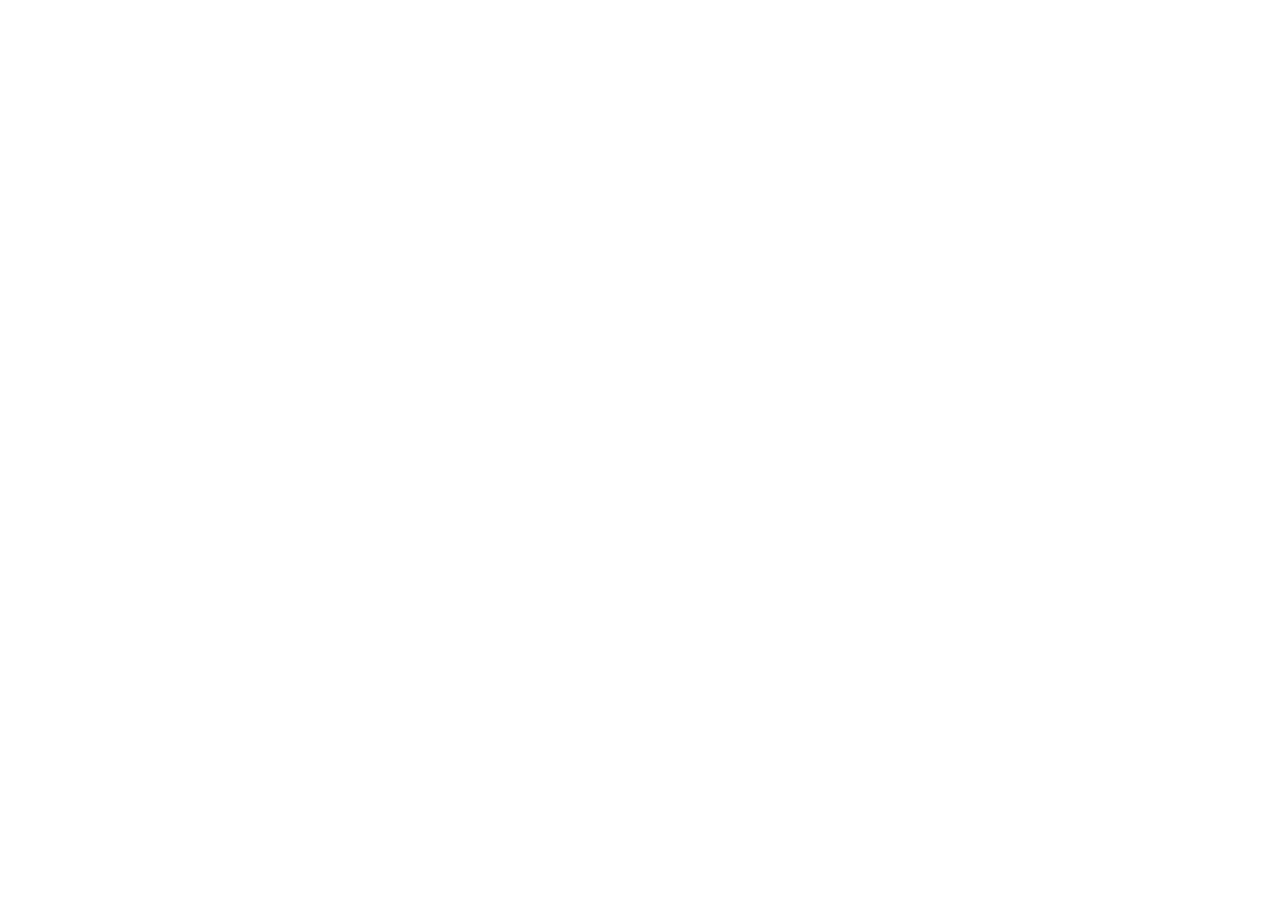
==== commit 6ca01849: "Redirect homepage to new home at nino-travel.github.io" ====
--- a/index.html
+++ b/index.html
@@ -2,241 +2,15 @@
 <html lang="en">
 <head>
 <meta charset="utf-8">
+<title>Nino Travel has moved</title>
 <meta name="viewport" content="width=device-width,initial-scale=1">
-<title>Nino Travel | Affordable flights, hotels & family trips</title>
-<meta name="description" content="Compare flights, hotels, activities, cars and travel eSIMs, estimate your total trip cost, then book directly with established travel brands. Family travel guides, delay help, and a Kids' Zone.">
-<link rel="canonical" href="https://yssnino.github.io/">
-<meta name="theme-color" content="#16213e">
-<meta property="og:type" content="website">
-<meta property="og:site_name" content="Nino Travel">
-<meta property="og:title" content="Nino Travel | Affordable flights, hotels & family trips">
-<meta property="og:description" content="Compare flights, hotels, activities, cars and travel eSIMs, estimate your total trip cost, then book directly with established travel brands. Family travel guides, delay help, and a Kids' Zone.">
-<meta property="og:url" content="https://yssnino.github.io/">
-<meta property="og:image" content="https://yssnino.github.io/assets/og-image.png">
-<meta property="og:image:width" content="1200"><meta property="og:image:height" content="630">
-<meta property="og:image:alt" content="Nino Travel: a plane drawing a heart in the sky">
-<meta name="twitter:card" content="summary_large_image">
-<meta name="twitter:title" content="Nino Travel | Affordable flights, hotels & family trips">
-<meta name="twitter:description" content="Compare flights, hotels, activities, cars and travel eSIMs, estimate your total trip cost, then book directly with established travel brands. Family travel guides, delay help, and a Kids' Zone.">
-<meta name="twitter:image" content="https://yssnino.github.io/assets/og-image.png">
-<link rel="icon" href="/favicon.svg" type="image/svg+xml">
-<link rel="apple-touch-icon" href="/assets/apple-touch-icon.png">
-<link rel="stylesheet" href="/styles.css">
-<script type="application/ld+json">{"@context":"https://schema.org","@type":"WebSite","name":"Nino Travel","url":"https://yssnino.github.io/","description":"Search flights, hotels, cars, activities and eSIMs, then book with established travel partners."}</script>
+<meta name="robots" content="noindex">
+<link rel="canonical" href="https://nino-travel.github.io/">
+<meta http-equiv="refresh" content="0; url=https://nino-travel.github.io/">
+<script>location.replace("https://nino-travel.github.io/" + location.search + location.hash);</script>
+<style>body{font-family:system-ui,sans-serif;background:#fbf6ee;color:#14213d;display:grid;place-items:center;min-height:100vh;margin:0;text-align:center;padding:24px}a{color:#e4572e;font-weight:700}</style>
 </head>
 <body>
-<a class="skip" href="#main">Skip to content</a>
-<header class="site-header">
-  <nav class="container nav" aria-label="Main">
-    <a class="brand" href="/"><img src="/assets/logo-light.svg" alt="" width="38" height="38"><span>Nino<small>Travel</small></span></a>
-    <button class="menu-btn" aria-expanded="false" aria-controls="nav-links">Menu</button>
-    <ul class="nav-links" id="nav-links">
-      <li><a href="/#search">Search</a></li>
-      <li><a href="/help-center.html">Delay Help</a></li>
-      <li><a href="/kids-zone.html">Kids' Zone</a></li>
-      <li><a href="/guides.html">Guides</a></li>
-      <li><a href="/planner.html">Budget Planner</a></li>
-      <li><a href="/#planning">Concierge</a></li>
-      <li><a href="/#shop">Shop</a></li>
-    </ul>
-  </nav>
-</header>
-
-<main id="main">
-<section class="hero" id="search" aria-labelledby="hero-title">
-  <div class="container">
-    <p class="eyebrow" style="color:var(--sun)">Search · Compare · Book with brands you know</p>
-    <h1 id="hero-title">Affordable trips, <em>planned together.</em></h1>
-    <p class="lead">Compare flights, stays, and things to do, see what the whole trip really costs, then book directly with established travel companies. Made for families, couples, friends, and budget travelers everywhere.</p>
-    <div class="search-card">
-      <div class="tabs" role="tablist" aria-label="What are you searching for?">
-        <button class="tab" role="tab" id="tab-flights" aria-controls="panel-flights" aria-selected="true"><svg viewBox="0 0 24 24" fill="currentColor" aria-hidden="true"><path d="M21 16v-2l-8-5V3.5a1.5 1.5 0 0 0-3 0V9l-8 5v2l8-2.5V19l-2 1.5V22l3.5-1 3.5 1v-1.5L13 19v-5.5z"/></svg>Flights</button>
-        <button class="tab" role="tab" id="tab-hotels" aria-controls="panel-hotels" aria-selected="false" tabindex="-1"><svg viewBox="0 0 24 24" fill="currentColor" aria-hidden="true"><path d="M3 6h2v7h6V8h7a3 3 0 0 1 3 3v8h-2v-3H5v3H3zm5 6a2 2 0 1 1 0-4 2 2 0 0 1 0 4z"/></svg>Hotels</button>
-        <button class="tab" role="tab" id="tab-cars" aria-controls="panel-cars" aria-selected="false" tabindex="-1"><svg viewBox="0 0 24 24" fill="currentColor" aria-hidden="true"><path d="M5 11l1.5-4.5A2 2 0 0 1 8.4 5h7.2a2 2 0 0 1 1.9 1.5L19 11a2 2 0 0 1 2 2v5h-2v2h-2v-2H7v2H5v-2H3v-5a2 2 0 0 1 2-2zm2.1 0h9.8l-1.1-3.5H8.2zM6.5 16a1.5 1.5 0 1 0 0-3 1.5 1.5 0 0 0 0 3zm11 0a1.5 1.5 0 1 0 0-3 1.5 1.5 0 0 0 0 3z"/></svg>Cars</button>
-        <button class="tab" role="tab" id="tab-activities" aria-controls="panel-activities" aria-selected="false" tabindex="-1"><svg viewBox="0 0 24 24" fill="currentColor" aria-hidden="true"><path d="M3 7a2 2 0 0 1 2-2h14a2 2 0 0 1 2 2v3a2 2 0 0 0 0 4v3a2 2 0 0 1-2 2H5a2 2 0 0 1-2-2v-3a2 2 0 0 0 0-4zm11 0v2h2V7zm0 4v2h2v-2zm0 4v2h2v-2z"/></svg>Activities</button>
-        <button class="tab" role="tab" id="tab-esim" aria-controls="panel-esim" aria-selected="false" tabindex="-1"><svg viewBox="0 0 24 24" fill="currentColor" aria-hidden="true"><path d="M7 2h7l5 5v13a2 2 0 0 1-2 2H7a2 2 0 0 1-2-2V4a2 2 0 0 1 2-2zm1 10v6h8v-6zm2 2h4v2h-4z"/></svg>eSIM</button>
-      </div>
-      <div class="panel" id="panel-flights" role="tabpanel" aria-labelledby="tab-flights">
-        <div class="row-opts" role="radiogroup" aria-label="Trip type"><label><input type="radio" name="trip" value="round" checked> Round trip</label><label><input type="radio" name="trip" value="oneway"> One-way</label></div>
-        <div class="grid">
-          <div class="f s6"><label for="f-from">From</label><input id="f-from" data-ac autocomplete="off" placeholder="City or airport, e.g. Atlanta" value="Atlanta — ATL" data-code="ATL"></div>
-          <div class="f s6"><label for="f-to">To</label><input id="f-to" data-ac autocomplete="off" placeholder="City or airport, e.g. Orlando"></div>
-          <div class="f s3 m6"><label for="f-depart">Depart</label><input type="date" id="f-depart"></div>
-          <div class="f s3 m6" id="f-return-wrap"><label for="f-return">Return</label><input type="date" id="f-return"></div>
-          <div class="f s2 m4"><label for="f-adults">Adults</label><select id="f-adults"><option selected>1</option><option>2</option><option>3</option><option>4</option><option>5</option><option>6</option><option>7</option><option>8</option><option>9</option></select></div><div class="f s2 m4"><label for="f-children">Kids 2–11</label><select id="f-children"><option selected>0</option><option>1</option><option>2</option><option>3</option><option>4</option><option>5</option><option>6</option><option>7</option><option>8</option></select></div><div class="f s2 m4"><label for="f-infants">Lap infants</label><select id="f-infants"><option selected>0</option><option>1</option><option>2</option><option>3</option><option>4</option></select></div>
-          <div class="f s4"><label for="f-cabin">Cabin</label><select id="f-cabin"><option value="">Economy</option><option value="w">Premium economy</option><option value="c">Business</option><option value="f">First</option></select></div>
-        </div>
-        <div class="err" role="alert"></div>
-        <div class="actions"><button class="btn btn-primary" id="btn-flights" type="button">Search flights</button><button class="btn btn-secondary" id="btn-flights-alt" type="button">Compare on Expedia</button></div>
-        <p class="note">Opens Aviasales in a new tab with your search filled in. Fares and availability come from airlines and agencies, and you book with them.</p>
-      </div>
-      <div class="panel" id="panel-hotels" role="tabpanel" aria-labelledby="tab-hotels" hidden>
-        <div class="grid">
-          <div class="f s6"><label for="h-dest">Destination</label><input id="h-dest" placeholder="City, area, or hotel name"></div>
-          <div class="f s3 m6"><label for="h-in">Check-in</label><input type="date" id="h-in"></div>
-          <div class="f s3 m6"><label for="h-out">Check-out</label><input type="date" id="h-out"></div>
-          <div class="f s4 m4"><label for="h-adults">Adults</label><select id="h-adults"><option>1</option><option selected>2</option><option>3</option><option>4</option><option>5</option><option>6</option><option>7</option><option>8</option><option>9</option><option>10</option><option>11</option><option>12</option><option>13</option><option>14</option><option>15</option><option>16</option></select></div><div class="f s4 m4"><label for="h-children">Kids</label><select id="h-children"><option selected>0</option><option>1</option><option>2</option><option>3</option><option>4</option><option>5</option><option>6</option><option>7</option><option>8</option><option>9</option><option>10</option></select></div><div class="f s4 m4"><label for="h-rooms">Rooms</label><select id="h-rooms"><option selected>1</option><option>2</option><option>3</option><option>4</option><option>5</option><option>6</option><option>7</option><option>8</option></select></div>
-        </div>
-        <div class="err" role="alert"></div>
-        <div class="actions"><button class="btn btn-primary" id="btn-hotels" type="button">Search on Booking.com</button><button class="btn btn-secondary" id="btn-hotels-alt" type="button">Compare on Expedia</button></div>
-        <p class="note">Traveling with kids? Booking.com will ask for their ages so it can show rooms that fit your family.</p>
-      </div>
-      <div class="panel" id="panel-cars" role="tabpanel" aria-labelledby="tab-cars" hidden>
-        <div class="grid">
-          <div class="f s6"><label for="c-loc">Pick-up location</label><input id="c-loc" placeholder="City or airport, e.g. Orlando MCO"></div>
-          <div class="f s3 m6"><label for="c-pick">Pick-up date</label><input type="date" id="c-pick"></div>
-          <div class="f s3 m6"><label for="c-drop">Drop-off date</label><input type="date" id="c-drop"></div>
-        </div>
-        <div class="err" role="alert"></div>
-        <div class="actions"><button class="btn btn-primary" id="btn-cars" type="button">Search cars on Expedia</button><button class="btn btn-secondary" id="btn-cars-alt" type="button">Try Discover Cars</button></div>
-        <p class="note">Tip: check the deposit, fuel policy, and what insurance is included before you book.</p>
-      </div>
-      <div class="panel" id="panel-activities" role="tabpanel" aria-labelledby="tab-activities" hidden>
-        <div class="grid"><div class="f s8"><label for="a-q">City or attraction</label><input id="a-q" placeholder="e.g. Tokyo, Kennedy Space Center, Paris food tour"></div></div>
-        <div class="err" role="alert"></div>
-        <div class="actions"><button class="btn btn-primary" id="btn-act" type="button">Find things to do</button><button class="btn btn-secondary" id="btn-act-alt" type="button">Compare on Viator</button></div>
-        <p class="note">Tours, tickets, and experiences from GetYourGuide and Viator. Check each listing's cancellation policy.</p>
-      </div>
-      <div class="panel" id="panel-esim" role="tabpanel" aria-labelledby="tab-esim" hidden>
-        <div class="grid"><div class="f s6"><label for="e-country">Where are you traveling?</label><select id="e-country"><option value="australia">Australia</option><option value="bahamas">Bahamas</option><option value="brazil">Brazil</option><option value="canada">Canada</option><option value="colombia">Colombia</option><option value="costa-rica">Costa Rica</option><option value="dominican-republic">Dominican Republic</option><option value="egypt">Egypt</option><option value="france">France</option><option value="germany">Germany</option><option value="ghana">Ghana</option><option value="greece">Greece</option><option value="india">India</option><option value="indonesia">Indonesia</option><option value="ireland">Ireland</option><option value="italy">Italy</option><option value="jamaica">Jamaica</option><option value="japan">Japan</option><option value="kenya">Kenya</option><option value="mexico" selected>Mexico</option><option value="morocco">Morocco</option><option value="netherlands">Netherlands</option><option value="new-zealand">New Zealand</option><option value="nigeria">Nigeria</option><option value="peru">Peru</option><option value="philippines">Philippines</option><option value="portugal">Portugal</option><option value="south-africa">South Africa</option><option value="south-korea">South Korea</option><option value="spain">Spain</option><option value="thailand">Thailand</option><option value="turkey">Türkiye</option><option value="united-arab-emirates">United Arab Emirates</option><option value="united-kingdom">United Kingdom</option><option value="united-states">United States</option><option value="vietnam">Vietnam</option></select></div></div>
-        <div class="actions"><button class="btn btn-primary" id="btn-esim" type="button">See eSIM plans</button></div>
-        <p class="note">An eSIM gives your phone mobile data abroad without swapping SIM cards. Check that your phone is unlocked and supports eSIM first.</p>
-      </div>
-    </div>
-    <ul class="hero-points"><li><svg viewBox="0 0 24 24" fill="none" stroke="currentColor" stroke-width="3" aria-hidden="true"><path d="M5 12.5l4.5 4.5L19 7.5"/></svg>Same price as booking direct</li><li><svg viewBox="0 0 24 24" fill="none" stroke="currentColor" stroke-width="3" aria-hidden="true"><path d="M5 12.5l4.5 4.5L19 7.5"/></svg>You book with established brands</li><li><svg viewBox="0 0 24 24" fill="none" stroke="currentColor" stroke-width="3" aria-hidden="true"><path d="M5 12.5l4.5 4.5L19 7.5"/></svg>No sign-up needed to search</li></ul>
-  </div>
-</section>
-
-<section aria-labelledby="dept-title" style="padding:48px 0">
-  <div class="container">
-    <p class="eyebrow">Everything for the trip</p><h2 id="dept-title">One place to plan the whole trip</h2>
-    <div class="cards" style="grid-template-columns:repeat(auto-fit,minmax(190px,1fr))">
-      <a class="card" href="#search" data-open-tab="hotels" style="text-decoration:none;color:inherit"><div class="ico"><svg viewBox="0 0 24 24" fill="currentColor" aria-hidden="true"><path d="M3 6h2v7h6V8h7a3 3 0 0 1 3 3v8h-2v-3H5v3H3zm5 6a2 2 0 1 1 0-4 2 2 0 0 1 0 4z"/></svg></div><h3>Hotels &amp; stays</h3><p>Compare family resorts, city hotels, and apartments, then book with Booking.com or Expedia.</p></a>
-      <a class="card" href="#search" data-open-tab="flights" style="text-decoration:none;color:inherit"><div class="ico"><svg viewBox="0 0 24 24" fill="currentColor" aria-hidden="true"><path d="M21 16v-2l-8-5V3.5a1.5 1.5 0 0 0-3 0V9l-8 5v2l8-2.5V19l-2 1.5V22l3.5-1 3.5 1v-1.5L13 19v-5.5z"/></svg></div><h3>Flights</h3><p>Compare fares across many airlines and agencies, including nearby airports and flexible dates.</p></a>
-      <a class="card" href="#search" data-open-tab="activities" style="text-decoration:none;color:inherit"><div class="ico"><svg viewBox="0 0 24 24" fill="currentColor" aria-hidden="true"><path d="M3 7a2 2 0 0 1 2-2h14a2 2 0 0 1 2 2v3a2 2 0 0 0 0 4v3a2 2 0 0 1-2 2H5a2 2 0 0 1-2-2v-3a2 2 0 0 0 0-4zm11 0v2h2V7zm0 4v2h2v-2zm0 4v2h2v-2z"/></svg></div><h3>Activities</h3><p>Boat rides, theme parks, water parks, city tours, and family attractions.</p></a>
-      <a class="card" href="/planner.html" style="text-decoration:none;color:inherit"><div class="ico"><svg viewBox="0 0 24 24" fill="none" stroke="currentColor" stroke-width="2" aria-hidden="true"><circle cx="12" cy="12" r="9"/><path d="M3 12h18M12 3c3 3.5 3 14.5 0 18M12 3c-3 3.5-3 14.5 0 18"/></svg></div><h3>Trip budget planner</h3><p>Add up flights, stays, fees, food, and fun to see the real total before you book. Free.</p></a>
-      <a class="card" href="#shop" style="text-decoration:none;color:inherit"><div class="ico"><svg viewBox="0 0 24 24" fill="currentColor" aria-hidden="true"><path d="M12 21s-7.5-4.6-9.5-9.3C1 8 3.3 4.5 7 4.5c2 0 3.6 1.1 5 3 1.4-1.9 3-3 5-3 3.7 0 6 3.5 4.5 7.2C19.5 16.4 12 21 12 21z"/></svg></div><h3>Guides &amp; concierge</h3><p>Practical guides and printables, or have us plan the trip for you.</p></a>
-    </div>
-  </div>
-</section>
-
-<section class="alt" aria-labelledby="help-title">
-  <div class="container" style="display:grid;gap:24px;grid-template-columns:repeat(auto-fit,minmax(300px,1fr));align-items:center">
-    <div><p class="eyebrow">Airport Survival Center</p><h2 id="help-title">Delayed, cancelled, or stuck at the gate?</h2>
-    <p class="sub">Take a breath. Our free Delay Help Center walks you through what to do next, finds backup flights and nearby airports, and explains your refund rights in plain language, with links to the official rules.</p>
-    <div class="actions"><a class="btn btn-teal" href="/help-center.html">Open the Delay Help Center</a><a class="btn btn-secondary" href="/kids-zone.html">Keep the kids busy</a></div></div>
-    <div class="cards">
-      <div class="card"><div class="ico"><svg viewBox="0 0 24 24" fill="currentColor" aria-hidden="true"><path d="M21 16v-2l-8-5V3.5a1.5 1.5 0 0 0-3 0V9l-8 5v2l8-2.5V19l-2 1.5V22l3.5-1 3.5 1v-1.5L13 19v-5.5z"/></svg></div><h3>Backup flights</h3><p>Search today's and tomorrow's options, including nearby airports.</p></div>
-      <div class="card"><div class="ico"><svg viewBox="0 0 24 24" fill="currentColor" aria-hidden="true"><path d="M12 2l8 3v6c0 5-3.4 9.4-8 11-4.6-1.6-8-6-8-11V5zm-1 13.4l6-6-1.4-1.4-4.6 4.6-2.1-2.1L7.5 12z"/></svg></div><h3>Know your rights</h3><p>US refund rules and EU261 in plain English, with official links.</p></div>
-      <div class="card"><div class="ico"><svg viewBox="0 0 24 24" fill="currentColor" aria-hidden="true"><path d="M12 21s-7.5-4.6-9.5-9.3C1 8 3.3 4.5 7 4.5c2 0 3.6 1.1 5 3 1.4-1.9 3-3 5-3 3.7 0 6 3.5 4.5 7.2C19.5 16.4 12 21 12 21z"/></svg></div><h3>Kids' Zone</h3><p>Original games, airport bingo, coloring pages, and calm-down breathing.</p></div>
-    </div>
-  </div>
-</section>
-
-<section aria-labelledby="dest-title">
-  <div class="container">
-    <p class="eyebrow">Get inspired</p><h2 id="dest-title">Trending trip ideas</h2>
-    <p class="sub">Popular picks for families, couples, and budget travelers. Tap a card to search flights, stays, or things to do. Prices change constantly, so we show you live prices on the partner site.</p>
-    <div class="cards"><article class="dest" data-dest="Orlando" data-code="ORL">
-<div class="art" style="background:linear-gradient(135deg,#f4a261,#e76f51)"><span class="tag">Family favorite</span><h3>Orlando</h3></div>
-<div class="body"><p>Theme parks, water parks, and Kennedy Space Center within a day trip.</p><div class="chips"><a class="chip" href="#search" data-act="flights">Flights</a><a class="chip" data-act="hotels" target="_blank" rel="noopener sponsored" href="https://www.booking.com/">Hotels</a><a class="chip" data-act="todo" target="_blank" rel="noopener sponsored" href="https://www.getyourguide.com/">Things to do</a></div></div></article><article class="dest" data-dest="Miami" data-code="MIA">
-<div class="art" style="background:linear-gradient(135deg,#ff9f80,#2a9d8f)"><span class="tag">Beach & city</span><h3>Miami</h3></div>
-<div class="body"><p>Beaches, Cuban food in Little Havana, and boat tours on Biscayne Bay.</p><div class="chips"><a class="chip" href="#search" data-act="flights">Flights</a><a class="chip" data-act="hotels" target="_blank" rel="noopener sponsored" href="https://www.booking.com/">Hotels</a><a class="chip" data-act="todo" target="_blank" rel="noopener sponsored" href="https://www.getyourguide.com/">Things to do</a></div></div></article><article class="dest" data-dest="Montego Bay, Jamaica" data-code="MBJ">
-<div class="art" style="background:linear-gradient(135deg,#2a9d8f,#e9c46a)"><span class="tag">Island escape</span><h3>Montego Bay, Jamaica</h3></div>
-<div class="body"><p>Beach resorts, river rafting, waterfalls, and reggae vibes.</p><div class="chips"><a class="chip" href="#search" data-act="flights">Flights</a><a class="chip" data-act="hotels" target="_blank" rel="noopener sponsored" href="https://www.booking.com/">Hotels</a><a class="chip" data-act="todo" target="_blank" rel="noopener sponsored" href="https://www.getyourguide.com/">Things to do</a></div></div></article><article class="dest" data-dest="New York City" data-code="NYC">
-<div class="art" style="background:linear-gradient(135deg,#3d405b,#81b29a)"><span class="tag">Big-city weekend</span><h3>New York City</h3></div>
-<div class="body"><p>Museums, Central Park, Broadway, and food from everywhere.</p><div class="chips"><a class="chip" href="#search" data-act="flights">Flights</a><a class="chip" data-act="hotels" target="_blank" rel="noopener sponsored" href="https://www.booking.com/">Hotels</a><a class="chip" data-act="todo" target="_blank" rel="noopener sponsored" href="https://www.getyourguide.com/">Things to do</a></div></div></article><article class="dest" data-dest="Cancún" data-code="CUN">
-<div class="art" style="background:linear-gradient(135deg,#00b4d8,#2a9d8f)"><span class="tag">Beach break</span><h3>Cancún</h3></div>
-<div class="body"><p>Caribbean beaches, cenotes, and Mayan ruins nearby.</p><div class="chips"><a class="chip" href="#search" data-act="flights">Flights</a><a class="chip" data-act="hotels" target="_blank" rel="noopener sponsored" href="https://www.booking.com/">Hotels</a><a class="chip" data-act="todo" target="_blank" rel="noopener sponsored" href="https://www.getyourguide.com/">Things to do</a></div></div></article><article class="dest" data-dest="Punta Cana" data-code="PUJ">
-<div class="art" style="background:linear-gradient(135deg,#8ecae6,#219ebc)"><span class="tag">All-inclusive</span><h3>Punta Cana</h3></div>
-<div class="body"><p>Resort beaches and family-friendly all-inclusive stays.</p><div class="chips"><a class="chip" href="#search" data-act="flights">Flights</a><a class="chip" data-act="hotels" target="_blank" rel="noopener sponsored" href="https://www.booking.com/">Hotels</a><a class="chip" data-act="todo" target="_blank" rel="noopener sponsored" href="https://www.getyourguide.com/">Things to do</a></div></div></article><article class="dest" data-dest="Tokyo" data-code="TYO">
-<div class="art" style="background:linear-gradient(135deg,#264653,#2a9d8f)"><span class="tag">Gamer's dream</span><h3>Tokyo</h3></div>
-<div class="body"><p>Arcades, Akihabara, Nintendo and Pokémon stores, and amazing food.</p><div class="chips"><a class="chip" href="#search" data-act="flights">Flights</a><a class="chip" data-act="hotels" target="_blank" rel="noopener sponsored" href="https://www.booking.com/">Hotels</a><a class="chip" data-act="todo" target="_blank" rel="noopener sponsored" href="https://www.getyourguide.com/">Things to do</a></div></div></article><article class="dest" data-dest="London" data-code="LON">
-<div class="art" style="background:linear-gradient(135deg,#16213e,#4a5d8a)"><span class="tag">Free museums</span><h3>London</h3></div>
-<div class="body"><p>World-class museums with free general admission, plus parks and theater.</p><div class="chips"><a class="chip" href="#search" data-act="flights">Flights</a><a class="chip" data-act="hotels" target="_blank" rel="noopener sponsored" href="https://www.booking.com/">Hotels</a><a class="chip" data-act="todo" target="_blank" rel="noopener sponsored" href="https://www.getyourguide.com/">Things to do</a></div></div></article></div>
-  </div>
-</section>
-
-<section class="alt" aria-labelledby="how-title">
-  <div class="container">
-    <p class="eyebrow">How it works</p><h2 id="how-title">Three steps, no surprises</h2>
-    <div class="steps">
-      <div class="card step"><h3>Search here</h3><p>Tell us where and when. We send your search to a trusted partner with everything filled in.</p></div>
-      <div class="card step"><h3>Compare on the partner site</h3><p>See live prices and options from airlines, hotels, and agencies. Read the fare rules before you choose.</p></div>
-      <div class="card step"><h3>Book directly with them</h3><p>Pay on the partner's secure checkout. Your confirmation, changes, and support come from them.</p></div>
-    </div>
-  </div>
-</section>
-
-<section id="planning" aria-labelledby="plan-title">
-  <div class="container">
-    <p class="eyebrow">Travel concierge</p><h2 id="plan-title">Want us to plan it for you?</h2>
-    <p class="sub">Tell us your budget, dates, departure city, who's coming, and what you love. We use AI tools to speed up the research, and a real person reviews every plan before it reaches you. You stay in control and book everything yourself.</p>
-    <div class="cards">
-      <article class="card product"><span class="badge">Quick start</span><h3>Premium Itinerary</h3><div class="price">$9.99<small> one-time</small></div><p>A ready-to-use day-by-day plan for one destination you've already picked.</p><ul><li>Trips up to 5 days</li><li>Day-by-day itinerary with links</li><li>Estimated daily budget</li><li>Delivered as a PDF within 3 business days</li></ul><a class="btn btn-primary" data-stripe="premiumItinerary" href="#planning">Get my itinerary</a></article>
-      <article class="card product"><span class="badge">1–2 travelers</span><h3>Personalized Trip Plan</h3><div class="price">$29.99<small> one-time</small></div><p>Not sure where to go? We'll suggest destinations that fit your budget and build the plan.</p><ul><li>2–3 destination ideas that fit your budget</li><li>Flight, stay &amp; activity shortlist with total-cost estimate</li><li>Trips up to 7 days</li><li>Delivered within 5 business days · 1 revision</li></ul><a class="btn btn-primary" data-stripe="customTripPlan" href="#planning">Start my plan</a></article>
-      <article class="card product feature"><span class="badge">Up to 6 travelers</span><h3>Family Planning Package</h3><div class="price">$49.99<small> one-time</small></div><p>Kid-friendly pacing for trips up to 10 days, with rest time and a full family budget.</p><ul><li>Everything in the Personalized plan</li><li>Family-friendly stays &amp; activities</li><li>Rest-day pacing &amp; family packing list</li><li>Delivered within 7 business days · 2 revisions</li></ul><a class="btn btn-primary" data-stripe="familyTripPlan" href="#planning">Plan our family trip</a></article>
-    </div>
-    <p class="note" style="margin-top:14px">Trip plans are research and advice. We don't book or hold anything for you, and prices can change before you book. Some links in your plan may be affiliate links. See <a href="/service-terms.html">service terms</a> and <a href="/refunds.html">refunds</a>. Want to start on your own? Try our free <a href="/planner.html">trip budget planner</a>.</p>
-  </div>
-</section>
-
-<section class="alt" id="shop" aria-labelledby="shop-title">
-  <div class="container">
-    <p class="eyebrow">Travel shop</p><h2 id="shop-title">Guides &amp; printables</h2>
-    <p class="sub">Practical, original guides you can download right after checkout. Secure payment by Stripe.</p>
-    <div class="cards"><article class="card product "><span class="badge">PDF guide</span><h3>Budget Flight Hacks Guide</h3><div class="price">$7.99<small> one-time · instant download</small></div><p>Find better fares without the gimmicks: flexible dates, nearby airports, price alerts, bag-fee math, and your refund rights.</p><ul><li>Step-by-step search routine</li><li>Basic economy vs. main cabin checklist</li><li>Total-cost worksheet</li></ul><a class="btn btn-primary" data-stripe="flightHacksGuide" href="#shop">Buy now</a></article><article class="card product "><span class="badge">Printable PDF</span><h3>Family Vacation Planner & Packing Kit</h3><div class="price">$9.99<small> one-time · instant download</small></div><p>Plan the budget, the days, and the bags. Printable planner pages plus checklists for every family member.</p><ul><li>Trip budget & itinerary pages</li><li>Per-person packing lists</li><li>Day-before and road-trip checklists</li></ul><a class="btn btn-primary" data-stripe="familyPackingKit" href="#shop">Buy now</a></article><article class="card product "><span class="badge">PDF guide bundle</span><h3>Family & Gamer City Guides (5 cities)</h3><div class="price">$12.99<small> one-time · instant download</small></div><p>Orlando, Tokyo, Los Angeles, London, and Atlanta, planned for families and gamers.</p><ul><li>Top picks for kids and gamers</li><li>Getting around & where to stay</li><li>Booking-ahead reminders</li></ul><a class="btn btn-primary" data-stripe="cityGuides" href="#shop">Buy now</a></article><article class="card product "><span class="badge">Printable PDF</span><h3>Kids' Airport Activity Pack</h3><div class="price">$5.99<small> one-time · instant download</small></div><p>Original coloring pages, airport bingo cards, mazes, a word search, and a travel journal to keep little ones busy.</p><ul><li>Coloring pages & mazes</li><li>3 bingo cards + scavenger hunt</li><li>My Trip journal pages</li></ul><a class="btn btn-primary" data-stripe="kidsActivityPack" href="#shop">Buy now</a></article><article class="card product "><span class="badge">PDF + checklists</span><h3>Delay Survival Kit</h3><div class="price">$4.99<small> one-time · instant download</small></div><p>What to do, say, and keep when a flight is delayed or cancelled, with scripts for the gate agent and a claim tracker.</p><ul><li>First-15-minutes action plan</li><li>Rebooking scripts</li><li>Receipts & claim tracker</li></ul><a class="btn btn-primary" data-stripe="delaySurvivalKit" href="#shop">Buy now</a></article><article class="card product feature"><span class="badge">Best value</span><h3>Complete Travel Planning Bundle</h3><div class="price">$24.99<small> one-time · instant download</small></div><p>All five guides and printables above in one download. Save $16.96 compared with buying them separately.</p><ul><li>Flight Hacks + Delay Kit</li><li>Family Planner + Kids' Pack</li><li>5-City Guides</li></ul><a class="btn btn-primary" data-stripe="guideBundle" href="#shop">Buy now</a></article></div>
-  </div>
-</section>
-
-<section aria-labelledby="trust-title">
-  <div class="container">
-    <p class="eyebrow">Why trust us</p><h2 id="trust-title">Straight talk about how this works</h2>
-    <div class="cards">
-      <div class="card"><div class="ico"><svg viewBox="0 0 24 24" fill="currentColor" aria-hidden="true"><path d="M12 5c5 0 9 4.5 10 7-1 2.5-5 7-10 7S3 14.5 2 12c1-2.5 5-7 10-7zm0 3a4 4 0 1 0 0 8 4 4 0 0 0 0-8z"/></svg></div><h3>We're upfront about money</h3><p>We may earn a commission when you book through our links, at no extra cost to you. That's how the free tools stay free. <a href="/affiliate-disclosure.html">Read our disclosure</a>.</p></div>
-      <div class="card"><div class="ico"><svg viewBox="0 0 24 24" fill="currentColor" aria-hidden="true"><path d="M12 2l8 3v6c0 5-3.4 9.4-8 11-4.6-1.6-8-6-8-11V5zm-1 13.4l6-6-1.4-1.4-4.6 4.6-2.1-2.1L7.5 12z"/></svg></div><h3>You book with established companies</h3><p>Your booking and payment happen on the partner's own site, so you're covered by their customer service and policies.</p></div>
-      <div class="card"><div class="ico"><svg viewBox="0 0 24 24" fill="currentColor" aria-hidden="true"><path d="M12 21s-7.5-4.6-9.5-9.3C1 8 3.3 4.5 7 4.5c2 0 3.6 1.1 5 3 1.4-1.9 3-3 5-3 3.7 0 6 3.5 4.5 7.2C19.5 16.4 12 21 12 21z"/></svg></div><h3>Family-first, no pressure</h3><p>No fake countdown timers, no made-up reviews, and no "only 1 left!" tricks. Just tools that help you decide.</p></div>
-      <div class="card"><div class="ico"><svg viewBox="0 0 24 24" fill="none" stroke="currentColor" stroke-width="2" aria-hidden="true"><circle cx="12" cy="12" r="9"/><path d="M3 12h18M12 3c3 3.5 3 14.5 0 18M12 3c-3 3.5-3 14.5 0 18"/></svg></div><h3>Made for travelers everywhere</h3><p>Search worldwide destinations. Partner sites show prices in your currency and language where available.</p></div>
-    </div>
-    <p class="note" style="margin-top:18px">Partners we link to include Aviasales, Booking.com, Expedia, GetYourGuide, Viator, Discover Cars, and Airalo. Inclusion doesn't mean they endorse us.</p>
-  </div>
-</section>
-
-<section class="alt" id="alerts" aria-labelledby="alerts-title">
-  <div class="container">
-    <div class="alerts">
-      <div><h2 id="alerts-title">Get affordable trip ideas &amp; deal alerts</h2><p>Occasional emails with budget-friendly destinations, family travel tips, and new guides. No spam, and you can unsubscribe anytime.</p></div>
-      <form id="alerts-form" novalidate>
-        <label for="alert-email" class="sr-only" style="position:absolute;left:-9999px">Email address</label>
-        <input id="alert-email" name="email" type="email" placeholder="you@example.com" autocomplete="email" required>
-        <input type="hidden" name="source" value="nino-travel">
-        <button class="btn btn-primary" type="submit">Notify me</button>
-        <p class="msg" role="status" aria-live="polite"></p>
-      </form>
-    </div>
-  </div>
-</section>
-
-<section id="faq" aria-labelledby="faq-title">
-  <div class="container" style="max-width:860px">
-    <p class="eyebrow">FAQ</p><h2 id="faq-title">Questions, answered</h2>
-    <details><summary>Do I book on your site?</summary><p>You search here, then finish your booking directly with the travel company we send you to (for example Aviasales, Booking.com, Expedia, GetYourGuide, Viator, Discover Cars, or Airalo). Your ticket, payment, changes, and refunds are handled by that company, so you get their customer service and protections.</p></details><details><summary>Does it cost more to book through Nino Travel?</summary><p>No. Prices are set by the partner. When you book through our links we may earn a small commission from the partner, and you pay the same price you'd see going to them directly.</p></details><details><summary>Why do flight results open on Aviasales?</summary><p>Aviasales is a flight search engine that compares fares from many airlines and online agencies at once. You'll pick a fare there and complete the purchase with the airline or agency shown.</p></details><details><summary>Is my payment information safe?</summary><p>We never see or store your card details. Partner bookings are paid on the partner's own secure checkout. Our own guides and trip plans are paid through Stripe Checkout, a widely used payment processor, and we never receive your full card number.</p></details><details><summary>My flight is delayed or cancelled. Can you help?</summary><p>Yes, start with our <a href='/help-center.html'>Delay Help Center</a>. It explains your options and rights in plain language and links to official sources. For changes to your existing booking, contact the airline or booking site you bought from; we can't change tickets for you.</p></details><details><summary>What's included in a travel concierge plan?</summary><p>Depending on the tier: a day-by-day itinerary, destination ideas that fit your budget, a shortlist of flights, stays, and activities with links, a total-cost estimate, and packing tips, delivered as a PDF by email. AI tools speed up the research, and a person reviews every plan. See <a href='/service-terms.html'>service terms</a> for timing, revisions, and what's not included.</p></details><details><summary>Who runs Nino Travel?</summary><p>Nino Travel is run by Atlanta creator YSSN Nino (@yssn_nino1). It's an independent site with no ownership ties to any airline or booking company.</p></details>
-  </div>
-</section>
-</main>
-<div class="disclosure-bar"><div class="container"><strong>Heads up:</strong> Nino Travel is a search and inspiration site, not a travel agency. When you book through our partner links we may earn a commission, at no extra cost to you. <a href="/affiliate-disclosure.html">How we make money</a></div></div>
-<footer>
-  <div class="container">
-    <div class="foot-grid">
-      <div><a class="brand" href="/"><img src="/assets/logo-light.svg" alt="" width="38" height="38"><span>Nino<small>Travel</small></span></a>
-        <p>Search smart, book with established travel brands, and travel with less stress. Made in Atlanta by YSSN Nino for families, couples, and budget travelers everywhere.</p></div>
-      <div><h4>Explore</h4><ul><li><a href="/#search">Search flights &amp; hotels</a></li><li><a href="/planner.html">Trip budget planner</a></li><li><a href="/help-center.html">Delay Help Center</a></li><li><a href="/kids-zone.html">Kids' Zone</a></li><li><a href="/guides.html">Airport tips &amp; packing lists</a></li></ul></div>
-      <div><h4>Services</h4><ul><li><a href="/#planning">Travel concierge</a></li><li><a href="/#shop">Travel shop</a></li><li><a href="/service-terms.html">Service terms</a></li><li><a href="/delivery.html">Delivery</a></li><li><a href="/refunds.html">Refunds</a></li></ul></div>
-      <div><h4>Legal</h4><ul><li><a href="/affiliate-disclosure.html">Affiliate disclosure</a></li><li><a href="/privacy.html">Privacy policy</a></li><li><a href="/terms.html">Terms of use</a></li></ul></div>
-    </div>
-    <p class="fine">&copy; <span id="year">2026</span> Nino Travel by YSSN Nino. Nino Travel is an independent site and is not affiliated with, endorsed by, or acting as an agent of the airlines, hotels, or booking sites we link to. Bookings, prices, payments, changes, and refunds are handled by the provider you book with. Brand names belong to their owners.</p>
-  </div>
-</footer>
-<script src="/config.js" defer></script><script src="/app.js" defer></script>
+<main><h1>Nino Travel has moved</h1><p>Our new home is <a href="https://nino-travel.github.io/">nino-travel.github.io</a>. Taking you there now…</p></main>
 </body>
 </html>
